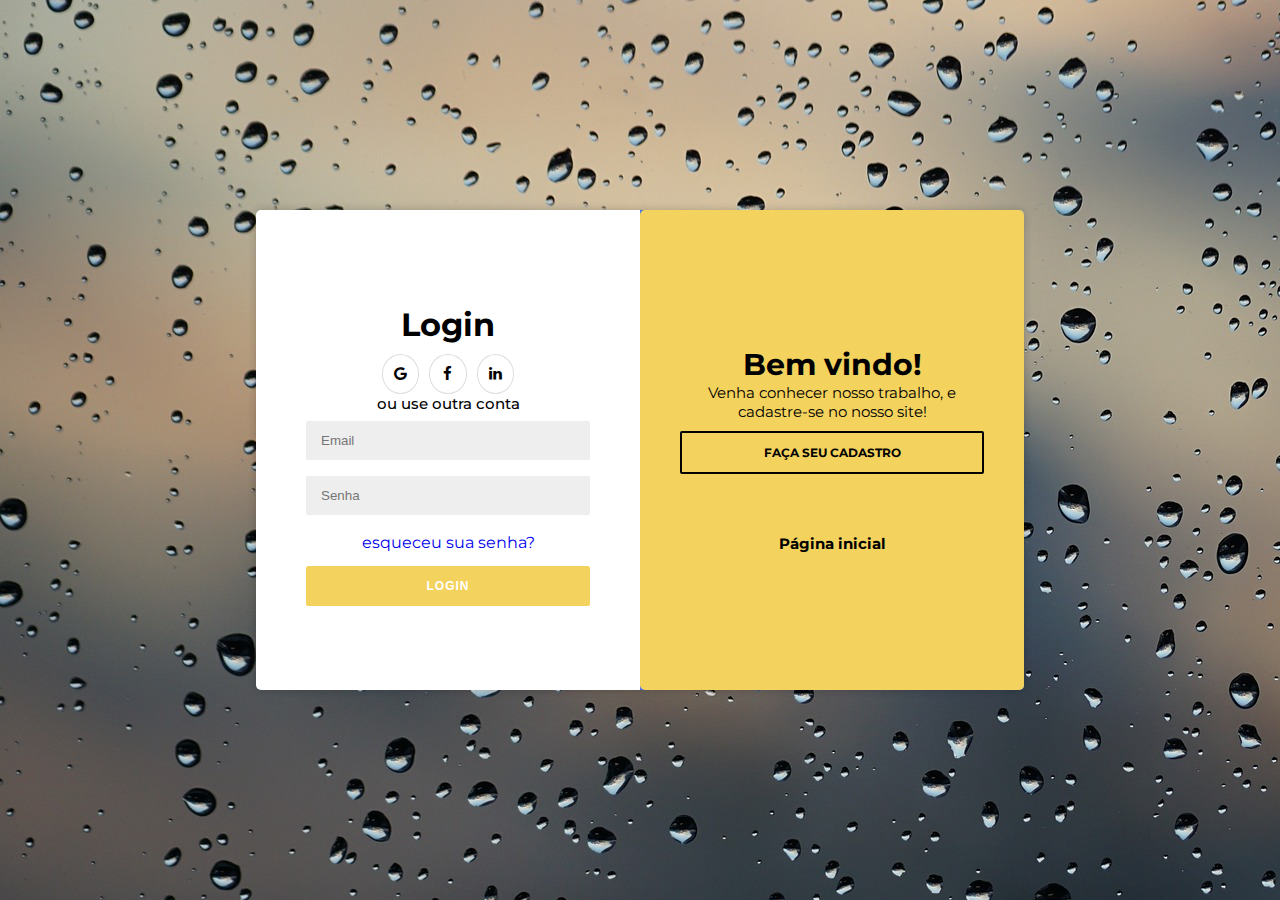
==== WeatherAppPast/cadastro.html @ 26944203 "first commit" ====
<!DOCTYPE html>
<html lang="en">

<head>
	<title>Cadastro/Login WeatherApp</title>
	<meta charset="utf-8">
	<meta name="viewport" content="width=device-width, initial-scale=1, shrink-to-fit=no">

	<link href="https://fonts.googleapis.com/css?family=Poppins:300,400,500,600,700" rel="stylesheet">
	<link href="https://fonts.googleapis.com/css?family=Josefin+Sans" rel="stylesheet">
	<link href="https://fonts.googleapis.com/css?family=Nothing+You+Could+Do" rel="stylesheet">

	<link rel="stylesheet" href="css/open-iconic-bootstrap.min.css">
	<link rel="stylesheet" href="css/animate.css">

	<link rel="stylesheet" href="css/owl.carousel.min.css">
	<link rel="stylesheet" href="css/owl.theme.default.min.css">
	<link rel="stylesheet" href="css/magnific-popup.css">

	<link rel="stylesheet" href="css/aos.css">

	<link rel="stylesheet" href="css/ionicons.min.css">

	<link rel="stylesheet" href="css/bootstrap-datepicker.css">
	<link rel="stylesheet" href="css/jquery.timepicker.css">


	<link rel="stylesheet" href="css/flaticon.css">
	<link rel="stylesheet" href="css/icomoon.css">
	<link rel="stylesheet" href="css/cadastro.css">
	<link rel="shortcut icon" href="./images/carroseuimage.webp" type="image/x-icon">
</head>

<body>
	<input type="checkbox" id="click">
    <div class="main-container">
        <div class="form-container">   
            <div class="sign-in">
                <form action="#">
                    <h1>Login</h1>
                    <div class="social-container">
                        <a href="#"><span class="icon-google"></span></a></li>
                        <a href="#"><span class="icon-facebook"></span></a></li>
                        <a href="#"><span class="icon-linkedin"></span></a></li>
                    </div>
                    <span>ou use outra conta</span>
                    <input type="email" placeholder="Email" />
                    <input type="password" placeholder="Senha" />
                    <a href="#" class="fogot-pass">esqueceu sua senha?</a>
                    <button>Login</button>
                </form>
            </div>

            <div class="sign-up">
                <form action="#">
                    <h1>Cadastro</h1>
                    <div class="social-container">
                        <a href="index.html"><span class="icon-google"></span></a></li>
                        <a href="index.html"><span class="icon-facebook"></span></a></li>
                        <a href="index.html"><span class="icon-linkedin"></span></a></li>
                    </div>
                    <span>ou use um email já registrado</span>
                    <input type="text" placeholder="Nome" />
                    <input type="email" placeholder="Email" />
                    <input type="password" placeholder="Senha" />
                    <button>Cadastre-se</button>
                </form>
            </div>
        </div>
        
        <div class="slide-container">
            <div class="slide-panel">
                <div class="slide-left">
                    <h1>Bem vindo!</h1>
                    <p>Venha conhecer nosso trabalho, e cadastre-se no nosso site!</p>
                    <label for="click" class="slide">Faça seu cadastro</label>
                    <a href="../UpMark/index.html" class="botaocad">Página inicial</a>
                </div>
                <div class="slide-right">
                    <h1>Faça o login!</h1>
                    <p>Entre na sua conta e venha fazer parte da WeatherApp!</p>
                    <label for="click" class="slide">Faça seu login</label>
                    <a href="../UpMark/index.html" class="botaocad">Página inicial</a>
                </div>
            </div>
        </div>

    </div>
    
</body>
---- WeatherAppPast/css/flaticon.css ----
/*
  	Flaticon icon font: Flaticon
  	Creation date: 10/09/2018 08:41
  	*/
@font-face {
  font-family: "Flaticon";
  src: url("../fonts/flaticon/font/Flaticon.eot");
  src: url("../fonts/flaticon/font/Flaticon.eot?#iefix") format("embedded-opentype"),
       url("../fonts/flaticon/font/Flaticon.woff") format("woff"),
       url("../fonts/flaticon/font/Flaticon.ttf") format("truetype"),
       url("../fonts/flaticon/font/Flaticon.svg#Flaticon") format("svg");
  font-weight: normal;
  font-style: normal;
}

@media screen and (-webkit-min-device-pixel-ratio:0) {
  @font-face {
    font-family: "Flaticon";
    src: url("../fonts/flaticon/font/Flaticon.svg#Flaticon") format("svg");
  }
}

[class^="flaticon-"]:before, [class*=" flaticon-"]:before,
[class^="flaticon-"]:after, [class*=" flaticon-"]:after {   
  font-family: Flaticon;
  font-style: normal;
  font-weight: normal;
  font-variant: normal;
  text-transform: none;
  line-height: 1;

  /* Better Font Rendering =========== */
  -webkit-font-smoothing: antialiased;
  -moz-osx-font-smoothing: grayscale;
}

.flaticon-pizza-1:before { content: "\f100"; }
.flaticon-pizza:before { content: "\f101"; }
.flaticon-bicycle:before { content: "\f102"; }
.flaticon-diet:before { content: "\f103"; }
.flaticon-medal:before { content: "\f104"; }
.flaticon-laugh:before { content: "\f105"; }
.flaticon-chef:before { content: "\f106"; }
---- WeatherAppPast/css/icomoon.css ----
@font-face {
  font-family: 'icomoon';
  src:  url('../fonts/icomoon/icomoon.eot?6tt51o');
  src:  url('../fonts/icomoon/icomoon.eot?6tt51o#iefix') format('embedded-opentype'),
    url('../fonts/icomoon/icomoon.ttf?6tt51o') format('truetype'),
    url('../fonts/icomoon/icomoon.woff?6tt51o') format('woff'),
    url('../fonts/icomoon/icomoon.svg?6tt51o#icomoon') format('svg');
  font-weight: normal;
  font-style: normal;
}

[class^="icon-"], [class*=" icon-"] {
  /* use !important to prevent issues with browser extensions that change fonts */
  font-family: 'icomoon' !important;
  speak: none;
  font-style: normal;
  font-weight: normal;
  font-variant: normal;
  text-transform: none;
  line-height: 1;

  /* Better Font Rendering =========== */
  -webkit-font-smoothing: antialiased;
  -moz-osx-font-smoothing: grayscale;
}

.icon-asterisk:before {
  content: "\f069";
}
.icon-plus:before {
  content: "\f067";
}
.icon-question:before {
  content: "\f128";
}
.icon-minus:before {
  content: "\f068";
}
.icon-glass:before {
  content: "\f000";
}
.icon-music:before {
  content: "\f001";
}
.icon-search:before {
  content: "\f002";
}
.icon-envelope-o:before {
  content: "\f003";
}
.icon-heart:before {
  content: "\f004";
}
.icon-star:before {
  content: "\f005";
}
.icon-star-o:before {
  content: "\f006";
}
.icon-user:before {
  content: "\f007";
}
.icon-film:before {
  content: "\f008";
}
.icon-th-large:before {
  content: "\f009";
}
.icon-th:before {
  content: "\f00a";
}
.icon-th-list:before {
  content: "\f00b";
}
.icon-check:before {
  content: "\f00c";
}
.icon-close:before {
  content: "\f00d";
}
.icon-remove:before {
  content: "\f00d";
}
.icon-times:before {
  content: "\f00d";
}
.icon-search-plus:before {
  content: "\f00e";
}
.icon-search-minus:before {
  content: "\f010";
}
.icon-power-off:before {
  content: "\f011";
}
.icon-signal:before {
  content: "\f012";
}
.icon-cog:before {
  content: "\f013";
}
.icon-gear:before {
  content: "\f013";
}
.icon-trash-o:before {
  content: "\f014";
}
.icon-home:before {
  content: "\f015";
}
.icon-file-o:before {
  content: "\f016";
}
.icon-clock-o:before {
  content: "\f017";
}
.icon-road:before {
  content: "\f018";
}
.icon-download:before {
  content: "\f019";
}
.icon-arrow-circle-o-down:before {
  content: "\f01a";
}
.icon-arrow-circle-o-up:before {
  content: "\f01b";
}
.icon-inbox:before {
  content: "\f01c";
}
.icon-play-circle-o:before {
  content: "\f01d";
}
.icon-repeat:before {
  content: "\f01e";
}
.icon-rotate-right:before {
  content: "\f01e";
}
.icon-refresh:before {
  content: "\f021";
}
.icon-list-alt:before {
  content: "\f022";
}
.icon-lock:before {
  content: "\f023";
}
.icon-flag:before {
  content: "\f024";
}
.icon-headphones:before {
  content: "\f025";
}
.icon-volume-off:before {
  content: "\f026";
}
.icon-volume-down:before {
  content: "\f027";
}
.icon-volume-up:before {
  content: "\f028";
}
.icon-qrcode:before {
  content: "\f029";
}
.icon-barcode:before {
  content: "\f02a";
}
.icon-tag:before {
  content: "\f02b";
}
.icon-tags:before {
  content: "\f02c";
}
.icon-book:before {
  content: "\f02d";
}
.icon-bookmark:before {
  content: "\f02e";
}
.icon-print:before {
  content: "\f02f";
}
.icon-camera:before {
  content: "\f030";
}
.icon-font:before {
  content: "\f031";
}
.icon-bold:before {
  content: "\f032";
}
.icon-italic:before {
  content: "\f033";
}
.icon-text-height:before {
  content: "\f034";
}
.icon-text-width:before {
  content: "\f035";
}
.icon-align-left:before {
  content: "\f036";
}
.icon-align-center:before {
  content: "\f037";
}
.icon-align-right:before {
  content: "\f038";
}
.icon-align-justify:before {
  content: "\f039";
}
.icon-list:before {
  content: "\f03a";
}
.icon-dedent:before {
  content: "\f03b";
}
.icon-outdent:before {
  content: "\f03b";
}
.icon-indent:before {
  content: "\f03c";
}
.icon-video-camera:before {
  content: "\f03d";
}
.icon-image:before {
  content: "\f03e";
}
.icon-photo:before {
  content: "\f03e";
}
.icon-picture-o:before {
  content: "\f03e";
}
.icon-pencil:before {
  content: "\f040";
}
.icon-map-marker:before {
  content: "\f041";
}
.icon-adjust:before {
  content: "\f042";
}
.icon-tint:before {
  content: "\f043";
}
.icon-edit:before {
  content: "\f044";
}
.icon-pencil-square-o:before {
  content: "\f044";
}
.icon-share-square-o:before {
  content: "\f045";
}
.icon-check-square-o:before {
  content: "\f046";
}
.icon-arrows:before {
  content: "\f047";
}
.icon-step-backward:before {
  content: "\f048";
}
.icon-fast-backward:before {
  content: "\f049";
}
.icon-backward:before {
  content: "\f04a";
}
.icon-play:before {
  content: "\f04b";
}
.icon-pause:before {
  content: "\f04c";
}
.icon-stop:before {
  content: "\f04d";
}
.icon-forward:before {
  content: "\f04e";
}
.icon-fast-forward:before {
  content: "\f050";
}
.icon-step-forward:before {
  content: "\f051";
}
.icon-eject:before {
  content: "\f052";
}
.icon-chevron-left:before {
  content: "\f053";
}
.icon-chevron-right:before {
  content: "\f054";
}
.icon-plus-circle:before {
  content: "\f055";
}
.icon-minus-circle:before {
  content: "\f056";
}
.icon-times-circle:before {
  content: "\f057";
}
.icon-check-circle:before {
  content: "\f058";
}
.icon-question-circle:before {
  content: "\f059";
}
.icon-info-circle:before {
  content: "\f05a";
}
.icon-crosshairs:before {
  content: "\f05b";
}
.icon-times-circle-o:before {
  content: "\f05c";
}
.icon-check-circle-o:before {
  content: "\f05d";
}
.icon-ban:before {
  content: "\f05e";
}
.icon-arrow-left:before {
  content: "\f060";
}
.icon-arrow-right:before {
  content: "\f061";
}
.icon-arrow-up:before {
  content: "\f062";
}
.icon-arrow-down:before {
  content: "\f063";
}
.icon-mail-forward:before {
  content: "\f064";
}
.icon-share:before {
  content: "\f064";
}
.icon-expand:before {
  content: "\f065";
}
.icon-compress:before {
  content: "\f066";
}
.icon-exclamation-circle:before {
  content: "\f06a";
}
.icon-gift:before {
  content: "\f06b";
}
.icon-leaf:before {
  content: "\f06c";
}
.icon-fire:before {
  content: "\f06d";
}
.icon-eye:before {
  content: "\f06e";
}
.icon-eye-slash:before {
  content: "\f070";
}
.icon-exclamation-triangle:before {
  content: "\f071";
}
.icon-warning:before {
  content: "\f071";
}
.icon-plane:before {
  content: "\f072";
}
.icon-calendar:before {
  content: "\f073";
}
.icon-random:before {
  content: "\f074";
}
.icon-comment:before {
  content: "\f075";
}
.icon-magnet:before {
  content: "\f076";
}
.icon-chevron-up:before {
  content: "\f077";
}
.icon-chevron-down:before {
  content: "\f078";
}
.icon-retweet:before {
  content: "\f079";
}
.icon-shopping-cart:before {
  content: "\f07a";
}
.icon-folder:before {
  content: "\f07b";
}
.icon-folder-open:before {
  content: "\f07c";
}
.icon-arrows-v:before {
  content: "\f07d";
}
.icon-arrows-h:before {
  content: "\f07e";
}
.icon-bar-chart:before {
  content: "\f080";
}
.icon-bar-chart-o:before {
  content: "\f080";
}
.icon-twitter-square:before {
  content: "\f081";
}
.icon-facebook-square:before {
  content: "\f082";
}
.icon-camera-retro:before {
  content: "\f083";
}
.icon-key:before {
  content: "\f084";
}
.icon-cogs:before {
  content: "\f085";
}
.icon-gears:before {
  content: "\f085";
}
.icon-comments:before {
  content: "\f086";
}
.icon-thumbs-o-up:before {
  content: "\f087";
}
.icon-thumbs-o-down:before {
  content: "\f088";
}
.icon-star-half:before {
  content: "\f089";
}
.icon-heart-o:before {
  content: "\f08a";
}
.icon-sign-out:before {
  content: "\f08b";
}
.icon-linkedin-square:before {
  content: "\f08c";
}
.icon-thumb-tack:before {
  content: "\f08d";
}
.icon-external-link:before {
  content: "\f08e";
}
.icon-sign-in:before {
  content: "\f090";
}
.icon-trophy:before {
  content: "\f091";
}
.icon-github-square:before {
  content: "\f092";
}
.icon-upload:before {
  content: "\f093";
}
.icon-lemon-o:before {
  content: "\f094";
}
.icon-phone:before {
  content: "\f095";
}
.icon-square-o:before {
  content: "\f096";
}
.icon-bookmark-o:before {
  content: "\f097";
}
.icon-phone-square:before {
  content: "\f098";
}
.icon-twitter:before {
  content: "\f099";
}
.icon-facebook:before {
  content: "\f09a";
}
.icon-facebook-f:before {
  content: "\f09a";
}
.icon-github:before {
  content: "\f09b";
}
.icon-unlock:before {
  content: "\f09c";
}
.icon-credit-card:before {
  content: "\f09d";
}
.icon-feed:before {
  content: "\f09e";
}
.icon-rss:before {
  content: "\f09e";
}
.icon-hdd-o:before {
  content: "\f0a0";
}
.icon-bullhorn:before {
  content: "\f0a1";
}
.icon-bell-o:before {
  content: "\f0a2";
}
.icon-certificate:before {
  content: "\f0a3";
}
.icon-hand-o-right:before {
  content: "\f0a4";
}
.icon-hand-o-left:before {
  content: "\f0a5";
}
.icon-hand-o-up:before {
  content: "\f0a6";
}
.icon-hand-o-down:before {
  content: "\f0a7";
}
.icon-arrow-circle-left:before {
  content: "\f0a8";
}
.icon-arrow-circle-right:before {
  content: "\f0a9";
}
.icon-arrow-circle-up:before {
  content: "\f0aa";
}
.icon-arrow-circle-down:before {
  content: "\f0ab";
}
.icon-globe:before {
  content: "\f0ac";
}
.icon-wrench:before {
  content: "\f0ad";
}
.icon-tasks:before {
  content: "\f0ae";
}
.icon-filter:before {
  content: "\f0b0";
}
.icon-briefcase:before {
  content: "\f0b1";
}
.icon-arrows-alt:before {
  content: "\f0b2";
}
.icon-group:before {
  content: "\f0c0";
}
.icon-users:before {
  content: "\f0c0";
}
.icon-chain:before {
  content: "\f0c1";
}
.icon-link:before {
  content: "\f0c1";
}
.icon-cloud:before {
  content: "\f0c2";
}
.icon-flask:before {
  content: "\f0c3";
}
.icon-cut:before {
  content: "\f0c4";
}
.icon-scissors:before {
  content: "\f0c4";
}
.icon-copy:before {
  content: "\f0c5";
}
.icon-files-o:before {
  content: "\f0c5";
}
.icon-paperclip:before {
  content: "\f0c6";
}
.icon-floppy-o:before {
  content: "\f0c7";
}
.icon-save:before {
  content: "\f0c7";
}
.icon-square:before {
  content: "\f0c8";
}
.icon-bars:before {
  content: "\f0c9";
}
.icon-navicon:before {
  content: "\f0c9";
}
.icon-reorder:before {
  content: "\f0c9";
}
.icon-list-ul:before {
  content: "\f0ca";
}
.icon-list-ol:before {
  content: "\f0cb";
}
.icon-strikethrough:before {
  content: "\f0cc";
}
.icon-underline:before {
  content: "\f0cd";
}
.icon-table:before {
  content: "\f0ce";
}
.icon-magic:before {
  content: "\f0d0";
}
.icon-truck:before {
  content: "\f0d1";
}
.icon-pinterest:before {
  content: "\f0d2";
}
.icon-pinterest-square:before {
  content: "\f0d3";
}
.icon-google-plus-square:before {
  content: "\f0d4";
}
.icon-google-plus:before {
  content: "\f0d5";
}
.icon-money:before {
  content: "\f0d6";
}
.icon-caret-down:before {
  content: "\f0d7";
}
.icon-caret-up:before {
  content: "\f0d8";
}
.icon-caret-left:before {
  content: "\f0d9";
}
.icon-caret-right:before {
  content: "\f0da";
}
.icon-columns:before {
  content: "\f0db";
}
.icon-sort:before {
  content: "\f0dc";
}
.icon-unsorted:before {
  content: "\f0dc";
}
.icon-sort-desc:before {
  content: "\f0dd";
}
.icon-sort-down:before {
  content: "\f0dd";
}
.icon-sort-asc:before {
  content: "\f0de";
}
.icon-sort-up:before {
  content: "\f0de";
}
.icon-envelope:before {
  content: "\f0e0";
}
.icon-linkedin:before {
  content: "\f0e1";
}
.icon-rotate-left:before {
  content: "\f0e2";
}
.icon-undo:before {
  content: "\f0e2";
}
.icon-gavel:before {
  content: "\f0e3";
}
.icon-legal:before {
  content: "\f0e3";
}
.icon-dashboard:before {
  content: "\f0e4";
}
.icon-tachometer:before {
  content: "\f0e4";
}
.icon-comment-o:before {
  content: "\f0e5";
}
.icon-comments-o:before {
  content: "\f0e6";
}
.icon-bolt:before {
  content: "\f0e7";
}
.icon-flash:before {
  content: "\f0e7";
}
.icon-sitemap:before {
  content: "\f0e8";
}
.icon-umbrella:before {
  content: "\f0e9";
}
.icon-clipboard:before {
  content: "\f0ea";
}
.icon-paste:before {
  content: "\f0ea";
}
.icon-lightbulb-o:before {
  content: "\f0eb";
}
.icon-exchange:before {
  content: "\f0ec";
}
.icon-cloud-download:before {
  content: "\f0ed";
}
.icon-cloud-upload:before {
  content: "\f0ee";
}
.icon-user-md:before {
  content: "\f0f0";
}
.icon-stethoscope:before {
  content: "\f0f1";
}
.icon-suitcase:before {
  content: "\f0f2";
}
.icon-bell:before {
  content: "\f0f3";
}
.icon-coffee:before {
  content: "\f0f4";
}
.icon-cutlery:before {
  content: "\f0f5";
}
.icon-file-text-o:before {
  content: "\f0f6";
}
.icon-building-o:before {
  content: "\f0f7";
}
.icon-hospital-o:before {
  content: "\f0f8";
}
.icon-ambulance:before {
  content: "\f0f9";
}
.icon-medkit:before {
  content: "\f0fa";
}
.icon-fighter-jet:before {
  content: "\f0fb";
}
.icon-beer:before {
  content: "\f0fc";
}
.icon-h-square:before {
  content: "\f0fd";
}
.icon-plus-square:before {
  content: "\f0fe";
}
.icon-angle-double-left:before {
  content: "\f100";
}
.icon-angle-double-right:before {
  content: "\f101";
}
.icon-angle-double-up:before {
  content: "\f102";
}
.icon-angle-double-down:before {
  content: "\f103";
}
.icon-angle-left:before {
  content: "\f104";
}
.icon-angle-right:before {
  content: "\f105";
}
.icon-angle-up:before {
  content: "\f106";
}
.icon-angle-down:before {
  content: "\f107";
}
.icon-desktop:before {
  content: "\f108";
}
.icon-laptop:before {
  content: "\f109";
}
.icon-tablet:before {
  content: "\f10a";
}
.icon-mobile:before {
  content: "\f10b";
}
.icon-mobile-phone:before {
  content: "\f10b";
}
.icon-circle-o:before {
  content: "\f10c";
}
.icon-quote-left:before {
  content: "\f10d";
}
.icon-quote-right:before {
  content: "\f10e";
}
.icon-spinner:before {
  content: "\f110";
}
.icon-circle:before {
  content: "\f111";
}
.icon-mail-reply:before {
  content: "\f112";
}
.icon-reply:before {
  content: "\f112";
}
.icon-github-alt:before {
  content: "\f113";
}
.icon-folder-o:before {
  content: "\f114";
}
.icon-folder-open-o:before {
  content: "\f115";
}
.icon-smile-o:before {
  content: "\f118";
}
.icon-frown-o:before {
  content: "\f119";
}
.icon-meh-o:before {
  content: "\f11a";
}
.icon-gamepad:before {
  content: "\f11b";
}
.icon-keyboard-o:before {
  content: "\f11c";
}
.icon-flag-o:before {
  content: "\f11d";
}
.icon-flag-checkered:before {
  content: "\f11e";
}
.icon-terminal:before {
  content: "\f120";
}
.icon-code:before {
  content: "\f121";
}
.icon-mail-reply-all:before {
  content: "\f122";
}
.icon-reply-all:before {
  content: "\f122";
}
.icon-star-half-empty:before {
  content: "\f123";
}
.icon-star-half-full:before {
  content: "\f123";
}
.icon-star-half-o:before {
  content: "\f123";
}
.icon-location-arrow:before {
  content: "\f124";
}
.icon-crop:before {
  content: "\f125";
}
.icon-code-fork:before {
  content: "\f126";
}
.icon-chain-broken:before {
  content: "\f127";
}
.icon-unlink:before {
  content: "\f127";
}
.icon-info:before {
  content: "\f129";
}
.icon-exclamation:before {
  content: "\f12a";
}
.icon-superscript:before {
  content: "\f12b";
}
.icon-subscript:before {
  content: "\f12c";
}
.icon-eraser:before {
  content: "\f12d";
}
.icon-puzzle-piece:before {
  content: "\f12e";
}
.icon-microphone:before {
  content: "\f130";
}
.icon-microphone-slash:before {
  content: "\f131";
}
.icon-shield:before {
  content: "\f132";
}
.icon-calendar-o:before {
  content: "\f133";
}
.icon-fire-extinguisher:before {
  content: "\f134";
}
.icon-rocket:before {
  content: "\f135";
}
.icon-maxcdn:before {
  content: "\f136";
}
.icon-chevron-circle-left:before {
  content: "\f137";
}
.icon-chevron-circle-right:before {
  content: "\f138";
}
.icon-chevron-circle-up:before {
  content: "\f139";
}
.icon-chevron-circle-down:before {
  content: "\f13a";
}
.icon-html5:before {
  content: "\f13b";
}
.icon-css3:before {
  content: "\f13c";
}
.icon-anchor:before {
  content: "\f13d";
}
.icon-unlock-alt:before {
  content: "\f13e";
}
.icon-bullseye:before {
  content: "\f140";
}
.icon-ellipsis-h:before {
  content: "\f141";
}
.icon-ellipsis-v:before {
  content: "\f142";
}
.icon-rss-square:before {
  content: "\f143";
}
.icon-play-circle:before {
  content: "\f144";
}
.icon-ticket:before {
  content: "\f145";
}
.icon-minus-square:before {
  content: "\f146";
}
.icon-minus-square-o:before {
  content: "\f147";
}
.icon-level-up:before {
  content: "\f148";
}
.icon-level-down:before {
  content: "\f149";
}
.icon-check-square:before {
  content: "\f14a";
}
.icon-pencil-square:before {
  content: "\f14b";
}
.icon-external-link-square:before {
  content: "\f14c";
}
.icon-share-square:before {
  content: "\f14d";
}
.icon-compass:before {
  content: "\f14e";
}
.icon-caret-square-o-down:before {
  content: "\f150";
}
.icon-toggle-down:before {
  content: "\f150";
}
.icon-caret-square-o-up:before {
  content: "\f151";
}
.icon-toggle-up:before {
  content: "\f151";
}
.icon-caret-square-o-right:before {
  content: "\f152";
}
.icon-toggle-right:before {
  content: "\f152";
}
.icon-eur:before {
  content: "\f153";
}
.icon-euro:before {
  content: "\f153";
}
.icon-gbp:before {
  content: "\f154";
}
.icon-dollar:before {
  content: "\f155";
}
.icon-usd:before {
  content: "\f155";
}
.icon-inr:before {
  content: "\f156";
}
.icon-rupee:before {
  content: "\f156";
}
.icon-cny:before {
  content: "\f157";
}
.icon-jpy:before {
  content: "\f157";
}
.icon-rmb:before {
  content: "\f157";
}
.icon-yen:before {
  content: "\f157";
}
.icon-rouble:before {
  content: "\f158";
}
.icon-rub:before {
  content: "\f158";
}
.icon-ruble:before {
  content: "\f158";
}
.icon-krw:before {
  content: "\f159";
}
.icon-won:before {
  content: "\f159";
}
.icon-bitcoin:before {
  content: "\f15a";
}
.icon-btc:before {
  content: "\f15a";
}
.icon-file:before {
  content: "\f15b";
}
.icon-file-text:before {
  content: "\f15c";
}
.icon-sort-alpha-asc:before {
  content: "\f15d";
}
.icon-sort-alpha-desc:before {
  content: "\f15e";
}
.icon-sort-amount-asc:before {
  content: "\f160";
}
.icon-sort-amount-desc:before {
  content: "\f161";
}
.icon-sort-numeric-asc:before {
  content: "\f162";
}
.icon-sort-numeric-desc:before {
  content: "\f163";
}
.icon-thumbs-up:before {
  content: "\f164";
}
.icon-thumbs-down:before {
  content: "\f165";
}
.icon-youtube-square:before {
  content: "\f166";
}
.icon-youtube:before {
  content: "\f167";
}
.icon-xing:before {
  content: "\f168";
}
.icon-xing-square:before {
  content: "\f169";
}
.icon-youtube-play:before {
  content: "\f16a";
}
.icon-dropbox:before {
  content: "\f16b";
}
.icon-stack-overflow:before {
  content: "\f16c";
}
.icon-instagram:before {
  content: "\f16d";
}
.icon-flickr:before {
  content: "\f16e";
}
.icon-adn:before {
  content: "\f170";
}
.icon-bitbucket:before {
  content: "\f171";
}
.icon-bitbucket-square:before {
  content: "\f172";
}
.icon-tumblr:before {
  content: "\f173";
}
.icon-tumblr-square:before {
  content: "\f174";
}
.icon-long-arrow-down:before {
  content: "\f175";
}
.icon-long-arrow-up:before {
  content: "\f176";
}
.icon-long-arrow-left:before {
  content: "\f177";
}
.icon-long-arrow-right:before {
  content: "\f178";
}
.icon-apple:before {
  content: "\f179";
}
.icon-windows:before {
  content: "\f17a";
}
.icon-android:before {
  content: "\f17b";
}
.icon-linux:before {
  content: "\f17c";
}
.icon-dribbble:before {
  content: "\f17d";
}
.icon-skype:before {
  content: "\f17e";
}
.icon-foursquare:before {
  content: "\f180";
}
.icon-trello:before {
  content: "\f181";
}
.icon-female:before {
  content: "\f182";
}
.icon-male:before {
  content: "\f183";
}
.icon-gittip:before {
  content: "\f184";
}
.icon-gratipay:before {
  content: "\f184";
}
.icon-sun-o:before {
  content: "\f185";
}
.icon-moon-o:before {
  content: "\f186";
}
.icon-archive:before {
  content: "\f187";
}
.icon-bug:before {
  content: "\f188";
}
.icon-vk:before {
  content: "\f189";
}
.icon-weibo:before {
  content: "\f18a";
}
.icon-renren:before {
  content: "\f18b";
}
.icon-pagelines:before {
  content: "\f18c";
}
.icon-stack-exchange:before {
  content: "\f18d";
}
.icon-arrow-circle-o-right:before {
  content: "\f18e";
}
.icon-arrow-circle-o-left:before {
  content: "\f190";
}
.icon-caret-square-o-left:before {
  content: "\f191";
}
.icon-toggle-left:before {
  content: "\f191";
}
.icon-dot-circle-o:before {
  content: "\f192";
}
.icon-wheelchair:before {
  content: "\f193";
}
.icon-vimeo-square:before {
  content: "\f194";
}
.icon-try:before {
  content: "\f195";
}
.icon-turkish-lira:before {
  content: "\f195";
}
.icon-plus-square-o:before {
  content: "\f196";
}
.icon-space-shuttle:before {
  content: "\f197";
}
.icon-slack:before {
  content: "\f198";
}
.icon-envelope-square:before {
  content: "\f199";
}
.icon-wordpress:before {
  content: "\f19a";
}
.icon-openid:before {
  content: "\f19b";
}
.icon-bank:before {
  content: "\f19c";
}
.icon-institution:before {
  content: "\f19c";
}
.icon-university:before {
  content: "\f19c";
}
.icon-graduation-cap:before {
  content: "\f19d";
}
.icon-mortar-board:before {
  content: "\f19d";
}
.icon-yahoo:before {
  content: "\f19e";
}
.icon-google:before {
  content: "\f1a0";
}
.icon-reddit:before {
  content: "\f1a1";
}
.icon-reddit-square:before {
  content: "\f1a2";
}
.icon-stumbleupon-circle:before {
  content: "\f1a3";
}
.icon-stumbleupon:before {
  content: "\f1a4";
}
.icon-delicious:before {
  content: "\f1a5";
}
.icon-digg:before {
  content: "\f1a6";
}
.icon-pied-piper-pp:before {
  content: "\f1a7";
}
.icon-pied-piper-alt:before {
  content: "\f1a8";
}
.icon-drupal:before {
  content: "\f1a9";
}
.icon-joomla:before {
  content: "\f1aa";
}
.icon-language:before {
  content: "\f1ab";
}
.icon-fax:before {
  content: "\f1ac";
}
.icon-building:before {
  content: "\f1ad";
}
.icon-child:before {
  content: "\f1ae";
}
.icon-paw:before {
  content: "\f1b0";
}
.icon-spoon:before {
  content: "\f1b1";
}
.icon-cube:before {
  content: "\f1b2";
}
.icon-cubes:before {
  content: "\f1b3";
}
.icon-behance:before {
  content: "\f1b4";
}
.icon-behance-square:before {
  content: "\f1b5";
}
.icon-steam:before {
  content: "\f1b6";
}
.icon-steam-square:before {
  content: "\f1b7";
}
.icon-recycle:before {
  content: "\f1b8";
}
.icon-automobile:before {
  content: "\f1b9";
}
.icon-car:before {
  content: "\f1b9";
}
.icon-cab:before {
  content: "\f1ba";
}
.icon-taxi:before {
  content: "\f1ba";
}
.icon-tree:before {
  content: "\f1bb";
}
.icon-spotify:before {
  content: "\f1bc";
}
.icon-deviantart:before {
  content: "\f1bd";
}
.icon-soundcloud:before {
  content: "\f1be";
}
.icon-database:before {
  content: "\f1c0";
}
.icon-file-pdf-o:before {
  content: "\f1c1";
}
.icon-file-word-o:before {
  content: "\f1c2";
}
.icon-file-excel-o:before {
  content: "\f1c3";
}
.icon-file-powerpoint-o:before {
  content: "\f1c4";
}
.icon-file-image-o:before {
  content: "\f1c5";
}
.icon-file-photo-o:before {
  content: "\f1c5";
}
.icon-file-picture-o:before {
  content: "\f1c5";
}
.icon-file-archive-o:before {
  content: "\f1c6";
}
.icon-file-zip-o:before {
  content: "\f1c6";
}
.icon-file-audio-o:before {
  content: "\f1c7";
}
.icon-file-sound-o:before {
  content: "\f1c7";
}
.icon-file-movie-o:before {
  content: "\f1c8";
}
.icon-file-video-o:before {
  content: "\f1c8";
}
.icon-file-code-o:before {
  content: "\f1c9";
}
.icon-vine:before {
  content: "\f1ca";
}
.icon-codepen:before {
  content: "\f1cb";
}
.icon-jsfiddle:before {
  content: "\f1cc";
}
.icon-life-bouy:before {
  content: "\f1cd";
}
.icon-life-buoy:before {
  content: "\f1cd";
}
.icon-life-ring:before {
  content: "\f1cd";
}
.icon-life-saver:before {
  content: "\f1cd";
}
.icon-support:before {
  content: "\f1cd";
}
.icon-circle-o-notch:before {
  content: "\f1ce";
}
.icon-ra:before {
  content: "\f1d0";
}
.icon-rebel:before {
  content: "\f1d0";
}
.icon-resistance:before {
  content: "\f1d0";
}
.icon-empire:before {
  content: "\f1d1";
}
.icon-ge:before {
  content: "\f1d1";
}
.icon-git-square:before {
  content: "\f1d2";
}
.icon-git:before {
  content: "\f1d3";
}
.icon-hacker-news:before {
  content: "\f1d4";
}
.icon-y-combinator-square:before {
  content: "\f1d4";
}
.icon-yc-square:before {
  content: "\f1d4";
}
.icon-tencent-weibo:before {
  content: "\f1d5";
}
.icon-qq:before {
  content: "\f1d6";
}
.icon-wechat:before {
  content: "\f1d7";
}
.icon-weixin:before {
  content: "\f1d7";
}
.icon-paper-plane:before {
  content: "\f1d8";
}
.icon-send:before {
  content: "\f1d8";
}
.icon-paper-plane-o:before {
  content: "\f1d9";
}
.icon-send-o:before {
  content: "\f1d9";
}
.icon-history:before {
  content: "\f1da";
}
.icon-circle-thin:before {
  content: "\f1db";
}
.icon-header:before {
  content: "\f1dc";
}
.icon-paragraph:before {
  content: "\f1dd";
}
.icon-sliders:before {
  content: "\f1de";
}
.icon-share-alt:before {
  content: "\f1e0";
}
.icon-share-alt-square:before {
  content: "\f1e1";
}
.icon-bomb:before {
  content: "\f1e2";
}
.icon-futbol-o:before {
  content: "\f1e3";
}
.icon-soccer-ball-o:before {
  content: "\f1e3";
}
.icon-tty:before {
  content: "\f1e4";
}
.icon-binoculars:before {
  content: "\f1e5";
}
.icon-plug:before {
  content: "\f1e6";
}
.icon-slideshare:before {
  content: "\f1e7";
}
.icon-twitch:before {
  content: "\f1e8";
}
.icon-yelp:before {
  content: "\f1e9";
}
.icon-newspaper-o:before {
  content: "\f1ea";
}
.icon-wifi:before {
  content: "\f1eb";
}
.icon-calculator:before {
  content: "\f1ec";
}
.icon-paypal:before {
  content: "\f1ed";
}
.icon-google-wallet:before {
  content: "\f1ee";
}
.icon-cc-visa:before {
  content: "\f1f0";
}
.icon-cc-mastercard:before {
  content: "\f1f1";
}
.icon-cc-discover:before {
  content: "\f1f2";
}
.icon-cc-amex:before {
  content: "\f1f3";
}
.icon-cc-paypal:before {
  content: "\f1f4";
}
.icon-cc-stripe:before {
  content: "\f1f5";
}
.icon-bell-slash:before {
  content: "\f1f6";
}
.icon-bell-slash-o:before {
  content: "\f1f7";
}
.icon-trash:before {
  content: "\f1f8";
}
.icon-copyright:before {
  content: "\f1f9";
}
.icon-at:before {
  content: "\f1fa";
}
.icon-eyedropper:before {
  content: "\f1fb";
}
.icon-paint-brush:before {
  content: "\f1fc";
}
.icon-birthday-cake:before {
  content: "\f1fd";
}
.icon-area-chart:before {
  content: "\f1fe";
}
.icon-pie-chart:before {
  content: "\f200";
}
.icon-line-chart:before {
  content: "\f201";
}
.icon-lastfm:before {
  content: "\f202";
}
.icon-lastfm-square:before {
  content: "\f203";
}
.icon-toggle-off:before {
  content: "\f204";
}
.icon-toggle-on:before {
  content: "\f205";
}
.icon-bicycle:before {
  content: "\f206";
}
.icon-bus:before {
  content: "\f207";
}
.icon-ioxhost:before {
  content: "\f208";
}
.icon-angellist:before {
  content: "\f209";
}
.icon-cc:before {
  content: "\f20a";
}
.icon-ils:before {
  content: "\f20b";
}
.icon-shekel:before {
  content: "\f20b";
}
.icon-sheqel:before {
  content: "\f20b";
}
.icon-meanpath:before {
  content: "\f20c";
}
.icon-buysellads:before {
  content: "\f20d";
}
.icon-connectdevelop:before {
  content: "\f20e";
}
.icon-dashcube:before {
  content: "\f210";
}
.icon-forumbee:before {
  content: "\f211";
}
.icon-leanpub:before {
  content: "\f212";
}
.icon-sellsy:before {
  content: "\f213";
}
.icon-shirtsinbulk:before {
  content: "\f214";
}
.icon-simplybuilt:before {
  content: "\f215";
}
.icon-skyatlas:before {
  content: "\f216";
}
.icon-cart-plus:before {
  content: "\f217";
}
.icon-cart-arrow-down:before {
  content: "\f218";
}
.icon-diamond:before {
  content: "\f219";
}
.icon-ship:before {
  content: "\f21a";
}
.icon-user-secret:before {
  content: "\f21b";
}
.icon-motorcycle:before {
  content: "\f21c";
}
.icon-street-view:before {
  content: "\f21d";
}
.icon-heartbeat:before {
  content: "\f21e";
}
.icon-venus:before {
  content: "\f221";
}
.icon-mars:before {
  content: "\f222";
}
.icon-mercury:before {
  content: "\f223";
}
.icon-intersex:before {
  content: "\f224";
}
.icon-transgender:before {
  content: "\f224";
}
.icon-transgender-alt:before {
  content: "\f225";
}
.icon-venus-double:before {
  content: "\f226";
}
.icon-mars-double:before {
  content: "\f227";
}
.icon-venus-mars:before {
  content: "\f228";
}
.icon-mars-stroke:before {
  content: "\f229";
}
.icon-mars-stroke-v:before {
  content: "\f22a";
}
.icon-mars-stroke-h:before {
  content: "\f22b";
}
.icon-neuter:before {
  content: "\f22c";
}
.icon-genderless:before {
  content: "\f22d";
}
.icon-facebook-official:before {
  content: "\f230";
}
.icon-pinterest-p:before {
  content: "\f231";
}
.icon-whatsapp:before {
  content: "\f232";
}
.icon-server:before {
  content: "\f233";
}
.icon-user-plus:before {
  content: "\f234";
}
.icon-user-times:before {
  content: "\f235";
}
.icon-bed:before {
  content: "\f236";
}
.icon-hotel:before {
  content: "\f236";
}
.icon-viacoin:before {
  content: "\f237";
}
.icon-train:before {
  content: "\f238";
}
.icon-subway:before {
  content: "\f239";
}
.icon-medium:before {
  content: "\f23a";
}
.icon-y-combinator:before {
  content: "\f23b";
}
.icon-yc:before {
  content: "\f23b";
}
.icon-optin-monster:before {
  content: "\f23c";
}
.icon-opencart:before {
  content: "\f23d";
}
.icon-expeditedssl:before {
  content: "\f23e";
}
.icon-battery:before {
  content: "\f240";
}
.icon-battery-4:before {
  content: "\f240";
}
.icon-battery-full:before {
  content: "\f240";
}
.icon-battery-3:before {
  content: "\f241";
}
.icon-battery-three-quarters:before {
  content: "\f241";
}
.icon-battery-2:before {
  content: "\f242";
}
.icon-battery-half:before {
  content: "\f242";
}
.icon-battery-1:before {
  content: "\f243";
}
.icon-battery-quarter:before {
  content: "\f243";
}
.icon-battery-0:before {
  content: "\f244";
}
.icon-battery-empty:before {
  content: "\f244";
}
.icon-mouse-pointer:before {
  content: "\f245";
}
.icon-i-cursor:before {
  content: "\f246";
}
.icon-object-group:before {
  content: "\f247";
}
.icon-object-ungroup:before {
  content: "\f248";
}
.icon-sticky-note:before {
  content: "\f249";
}
.icon-sticky-note-o:before {
  content: "\f24a";
}
.icon-cc-jcb:before {
  content: "\f24b";
}
.icon-cc-diners-club:before {
  content: "\f24c";
}
.icon-clone:before {
  content: "\f24d";
}
.icon-balance-scale:before {
  content: "\f24e";
}
.icon-hourglass-o:before {
  content: "\f250";
}
.icon-hourglass-1:before {
  content: "\f251";
}
.icon-hourglass-start:before {
  content: "\f251";
}
.icon-hourglass-2:before {
  content: "\f252";
}
.icon-hourglass-half:before {
  content: "\f252";
}
.icon-hourglass-3:before {
  content: "\f253";
}
.icon-hourglass-end:before {
  content: "\f253";
}
.icon-hourglass:before {
  content: "\f254";
}
.icon-hand-grab-o:before {
  content: "\f255";
}
.icon-hand-rock-o:before {
  content: "\f255";
}
.icon-hand-paper-o:before {
  content: "\f256";
}
.icon-hand-stop-o:before {
  content: "\f256";
}
.icon-hand-scissors-o:before {
  content: "\f257";
}
.icon-hand-lizard-o:before {
  content: "\f258";
}
.icon-hand-spock-o:before {
  content: "\f259";
}
.icon-hand-pointer-o:before {
  content: "\f25a";
}
.icon-hand-peace-o:before {
  content: "\f25b";
}
.icon-trademark:before {
  content: "\f25c";
}
.icon-registered:before {
  content: "\f25d";
}
.icon-creative-commons:before {
  content: "\f25e";
}
.icon-gg:before {
  content: "\f260";
}
.icon-gg-circle:before {
  content: "\f261";
}
.icon-tripadvisor:before {
  content: "\f262";
}
.icon-odnoklassniki:before {
  content: "\f263";
}
.icon-odnoklassniki-square:before {
  content: "\f264";
}
.icon-get-pocket:before {
  content: "\f265";
}
.icon-wikipedia-w:before {
  content: "\f266";
}
.icon-safari:before {
  content: "\f267";
}
.icon-chrome:before {
  content: "\f268";
}
.icon-firefox:before {
  content: "\f269";
}
.icon-opera:before {
  content: "\f26a";
}
.icon-internet-explorer:before {
  content: "\f26b";
}
.icon-television:before {
  content: "\f26c";
}
.icon-tv:before {
  content: "\f26c";
}
.icon-contao:before {
  content: "\f26d";
}
.icon-500px:before {
  content: "\f26e";
}
.icon-amazon:before {
  content: "\f270";
}
.icon-calendar-plus-o:before {
  content: "\f271";
}
.icon-calendar-minus-o:before {
  content: "\f272";
}
.icon-calendar-times-o:before {
  content: "\f273";
}
.icon-calendar-check-o:before {
  content: "\f274";
}
.icon-industry:before {
  content: "\f275";
}
.icon-map-pin:before {
  content: "\f276";
}
.icon-map-signs:before {
  content: "\f277";
}
.icon-map-o:before {
  content: "\f278";
}
.icon-map:before {
  content: "\f279";
}
.icon-commenting:before {
  content: "\f27a";
}
.icon-commenting-o:before {
  content: "\f27b";
}
.icon-houzz:before {
  content: "\f27c";
}
.icon-vimeo:before {
  content: "\f27d";
}
.icon-black-tie:before {
  content: "\f27e";
}
.icon-fonticons:before {
  content: "\f280";
}
.icon-reddit-alien:before {
  content: "\f281";
}
.icon-edge:before {
  content: "\f282";
}
.icon-credit-card-alt:before {
  content: "\f283";
}
.icon-codiepie:before {
  content: "\f284";
}
.icon-modx:before {
  content: "\f285";
}
.icon-fort-awesome:before {
  content: "\f286";
}
.icon-usb:before {
  content: "\f287";
}
.icon-product-hunt:before {
  content: "\f288";
}
.icon-mixcloud:before {
  content: "\f289";
}
.icon-scribd:before {
  content: "\f28a";
}
.icon-pause-circle:before {
  content: "\f28b";
}
.icon-pause-circle-o:before {
  content: "\f28c";
}
.icon-stop-circle:before {
  content: "\f28d";
}
.icon-stop-circle-o:before {
  content: "\f28e";
}
.icon-shopping-bag:before {
  content: "\f290";
}
.icon-shopping-basket:before {
  content: "\f291";
}
.icon-hashtag:before {
  content: "\f292";
}
.icon-bluetooth:before {
  content: "\f293";
}
.icon-bluetooth-b:before {
  content: "\f294";
}
.icon-percent:before {
  content: "\f295";
}
.icon-gitlab:before {
  content: "\f296";
}
.icon-wpbeginner:before {
  content: "\f297";
}
.icon-wpforms:before {
  content: "\f298";
}
.icon-envira:before {
  content: "\f299";
}
.icon-universal-access:before {
  content: "\f29a";
}
.icon-wheelchair-alt:before {
  content: "\f29b";
}
.icon-question-circle-o:before {
  content: "\f29c";
}
.icon-blind:before {
  content: "\f29d";
}
.icon-audio-description:before {
  content: "\f29e";
}
.icon-volume-control-phone:before {
  content: "\f2a0";
}
.icon-braille:before {
  content: "\f2a1";
}
.icon-assistive-listening-systems:before {
  content: "\f2a2";
}
.icon-american-sign-language-interpreting:before {
  content: "\f2a3";
}
.icon-asl-interpreting:before {
  content: "\f2a3";
}
.icon-deaf:before {
  content: "\f2a4";
}
.icon-deafness:before {
  content: "\f2a4";
}
.icon-hard-of-hearing:before {
  content: "\f2a4";
}
.icon-glide:before {
  content: "\f2a5";
}
.icon-glide-g:before {
  content: "\f2a6";
}
.icon-sign-language:before {
  content: "\f2a7";
}
.icon-signing:before {
  content: "\f2a7";
}
.icon-low-vision:before {
  content: "\f2a8";
}
.icon-viadeo:before {
  content: "\f2a9";
}
.icon-viadeo-square:before {
  content: "\f2aa";
}
.icon-snapchat:before {
  content: "\f2ab";
}
.icon-snapchat-ghost:before {
  content: "\f2ac";
}
.icon-snapchat-square:before {
  content: "\f2ad";
}
.icon-pied-piper:before {
  content: "\f2ae";
}
.icon-first-order:before {
  content: "\f2b0";
}
.icon-yoast:before {
  content: "\f2b1";
}
.icon-themeisle:before {
  content: "\f2b2";
}
.icon-google-plus-circle:before {
  content: "\f2b3";
}
.icon-google-plus-official:before {
  content: "\f2b3";
}
.icon-fa:before {
  content: "\f2b4";
}
.icon-font-awesome:before {
  content: "\f2b4";
}
.icon-handshake-o:before {
  content: "\f2b5";
}
.icon-envelope-open:before {
  content: "\f2b6";
}
.icon-envelope-open-o:before {
  content: "\f2b7";
}
.icon-linode:before {
  content: "\f2b8";
}
.icon-address-book:before {
  content: "\f2b9";
}
.icon-address-book-o:before {
  content: "\f2ba";
}
.icon-address-card:before {
  content: "\f2bb";
}
.icon-vcard:before {
  content: "\f2bb";
}
.icon-address-card-o:before {
  content: "\f2bc";
}
.icon-vcard-o:before {
  content: "\f2bc";
}
.icon-user-circle:before {
  content: "\f2bd";
}
.icon-user-circle-o:before {
  content: "\f2be";
}
.icon-user-o:before {
  content: "\f2c0";
}
.icon-id-badge:before {
  content: "\f2c1";
}
.icon-drivers-license:before {
  content: "\f2c2";
}
.icon-id-card:before {
  content: "\f2c2";
}
.icon-drivers-license-o:before {
  content: "\f2c3";
}
.icon-id-card-o:before {
  content: "\f2c3";
}
.icon-quora:before {
  content: "\f2c4";
}
.icon-free-code-camp:before {
  content: "\f2c5";
}
.icon-telegram:before {
  content: "\f2c6";
}
.icon-thermometer:before {
  content: "\f2c7";
}
.icon-thermometer-4:before {
  content: "\f2c7";
}
.icon-thermometer-full:before {
  content: "\f2c7";
}
.icon-thermometer-3:before {
  content: "\f2c8";
}
.icon-thermometer-three-quarters:before {
  content: "\f2c8";
}
.icon-thermometer-2:before {
  content: "\f2c9";
}
.icon-thermometer-half:before {
  content: "\f2c9";
}
.icon-thermometer-1:before {
  content: "\f2ca";
}
.icon-thermometer-quarter:before {
  content: "\f2ca";
}
.icon-thermometer-0:before {
  content: "\f2cb";
}
.icon-thermometer-empty:before {
  content: "\f2cb";
}
.icon-shower:before {
  content: "\f2cc";
}
.icon-bath:before {
  content: "\f2cd";
}
.icon-bathtub:before {
  content: "\f2cd";
}
.icon-s15:before {
  content: "\f2cd";
}
.icon-podcast:before {
  content: "\f2ce";
}
.icon-window-maximize:before {
  content: "\f2d0";
}
.icon-window-minimize:before {
  content: "\f2d1";
}
.icon-window-restore:before {
  content: "\f2d2";
}
.icon-times-rectangle:before {
  content: "\f2d3";
}
.icon-window-close:before {
  content: "\f2d3";
}
.icon-times-rectangle-o:before {
  content: "\f2d4";
}
.icon-window-close-o:before {
  content: "\f2d4";
}
.icon-bandcamp:before {
  content: "\f2d5";
}
.icon-grav:before {
  content: "\f2d6";
}
.icon-etsy:before {
  content: "\f2d7";
}
.icon-imdb:before {
  content: "\f2d8";
}
.icon-ravelry:before {
  content: "\f2d9";
}
.icon-eercast:before {
  content: "\f2da";
}
.icon-microchip:before {
  content: "\f2db";
}
.icon-snowflake-o:before {
  content: "\f2dc";
}
.icon-superpowers:before {
  content: "\f2dd";
}
.icon-wpexplorer:before {
  content: "\f2de";
}
.icon-meetup:before {
  content: "\f2e0";
}
.icon-3d_rotation:before {
  content: "\e84d";
}
.icon-ac_unit:before {
  content: "\eb3b";
}
.icon-alarm:before {
  content: "\e855";
}
.icon-access_alarms:before {
  content: "\e191";
}
.icon-schedule:before {
  content: "\e8b5";
}
.icon-accessibility:before {
  content: "\e84e";
}
.icon-accessible:before {
  content: "\e914";
}
.icon-account_balance:before {
  content: "\e84f";
}
.icon-account_balance_wallet:before {
  content: "\e850";
}
.icon-account_box:before {
  content: "\e851";
}
.icon-account_circle:before {
  content: "\e853";
}
.icon-adb:before {
  content: "\e60e";
}
.icon-add:before {
  content: "\e145";
}
.icon-add_a_photo:before {
  content: "\e439";
}
.icon-alarm_add:before {
  content: "\e856";
}
.icon-add_alert:before {
  content: "\e003";
}
.icon-add_box:before {
  content: "\e146";
}
.icon-add_circle:before {
  content: "\e147";
}
.icon-control_point:before {
  content: "\e3ba";
}
.icon-add_location:before {
  content: "\e567";
}
.icon-add_shopping_cart:before {
  content: "\e854";
}
.icon-queue:before {
  content: "\e03c";
}
.icon-add_to_queue:before {
  content: "\e05c";
}
.icon-adjust2:before {
  content: "\e39e";
}
.icon-airline_seat_flat:before {
  content: "\e630";
}
.icon-airline_seat_flat_angled:before {
  content: "\e631";
}
.icon-airline_seat_individual_suite:before {
  content: "\e632";
}
.icon-airline_seat_legroom_extra:before {
  content: "\e633";
}
.icon-airline_seat_legroom_normal:before {
  content: "\e634";
}
.icon-airline_seat_legroom_reduced:before {
  content: "\e635";
}
.icon-airline_seat_recline_extra:before {
  content: "\e636";
}
.icon-airline_seat_recline_normal:before {
  content: "\e637";
}
.icon-flight:before {
  content: "\e539";
}
.icon-airplanemode_inactive:before {
  content: "\e194";
}
.icon-airplay:before {
  content: "\e055";
}
.icon-airport_shuttle:before {
  content: "\eb3c";
}
.icon-alarm_off:before {
  content: "\e857";
}
.icon-alarm_on:before {
  content: "\e858";
}
.icon-album:before {
  content: "\e019";
}
.icon-all_inclusive:before {
  content: "\eb3d";
}
.icon-all_out:before {
  content: "\e90b";
}
.icon-android2:before {
  content: "\e859";
}
.icon-announcement:before {
  content: "\e85a";
}
.icon-apps:before {
  content: "\e5c3";
}
.icon-archive2:before {
  content: "\e149";
}
.icon-arrow_back:before {
  content: "\e5c4";
}
.icon-arrow_downward:before {
  content: "\e5db";
}
.icon-arrow_drop_down:before {
  content: "\e5c5";
}
.icon-arrow_drop_down_circle:before {
  content: "\e5c6";
}
.icon-arrow_drop_up:before {
  content: "\e5c7";
}
.icon-arrow_forward:before {
  content: "\e5c8";
}
.icon-arrow_upward:before {
  content: "\e5d8";
}
.icon-art_track:before {
  content: "\e060";
}
.icon-aspect_ratio:before {
  content: "\e85b";
}
.icon-poll:before {
  content: "\e801";
}
.icon-assignment:before {
  content: "\e85d";
}
.icon-assignment_ind:before {
  content: "\e85e";
}
.icon-assignment_late:before {
  content: "\e85f";
}
.icon-assignment_return:before {
  content: "\e860";
}
.icon-assignment_returned:before {
  content: "\e861";
}
.icon-assignment_turned_in:before {
  content: "\e862";
}
.icon-assistant:before {
  content: "\e39f";
}
.icon-flag2:before {
  content: "\e153";
}
.icon-attach_file:before {
  content: "\e226";
}
.icon-attach_money:before {
  content: "\e227";
}
.icon-attachment:before {
  content: "\e2bc";
}
.icon-audiotrack:before {
  content: "\e3a1";
}
.icon-autorenew:before {
  content: "\e863";
}
.icon-av_timer:before {
  content: "\e01b";
}
.icon-backspace:before {
  content: "\e14a";
}
.icon-cloud_upload:before {
  content: "\e2c3";
}
.icon-battery_alert:before {
  content: "\e19c";
}
.icon-battery_charging_full:before {
  content: "\e1a3";
}
.icon-battery_std:before {
  content: "\e1a5";
}
.icon-battery_unknown:before {
  content: "\e1a6";
}
.icon-beach_access:before {
  content: "\eb3e";
}
.icon-beenhere:before {
  content: "\e52d";
}
.icon-block:before {
  content: "\e14b";
}
.icon-bluetooth2:before {
  content: "\e1a7";
}
.icon-bluetooth_searching:before {
  content: "\e1aa";
}
.icon-bluetooth_connected:before {
  content: "\e1a8";
}
.icon-bluetooth_disabled:before {
  content: "\e1a9";
}
.icon-blur_circular:before {
  content: "\e3a2";
}
.icon-blur_linear:before {
  content: "\e3a3";
}
.icon-blur_off:before {
  content: "\e3a4";
}
.icon-blur_on:before {
  content: "\e3a5";
}
.icon-class:before {
  content: "\e86e";
}
.icon-turned_in:before {
  content: "\e8e6";
}
.icon-turned_in_not:before {
  content: "\e8e7";
}
.icon-border_all:before {
  content: "\e228";
}
.icon-border_bottom:before {
  content: "\e229";
}
.icon-border_clear:before {
  content: "\e22a";
}
.icon-border_color:before {
  content: "\e22b";
}
.icon-border_horizontal:before {
  content: "\e22c";
}
.icon-border_inner:before {
  content: "\e22d";
}
.icon-border_left:before {
  content: "\e22e";
}
.icon-border_outer:before {
  content: "\e22f";
}
.icon-border_right:before {
  content: "\e230";
}
.icon-border_style:before {
  content: "\e231";
}
.icon-border_top:before {
  content: "\e232";
}
.icon-border_vertical:before {
  content: "\e233";
}
.icon-branding_watermark:before {
  content: "\e06b";
}
.icon-brightness_1:before {
  content: "\e3a6";
}
.icon-brightness_2:before {
  content: "\e3a7";
}
.icon-brightness_3:before {
  content: "\e3a8";
}
.icon-brightness_4:before {
  content: "\e3a9";
}
.icon-brightness_low:before {
  content: "\e1ad";
}
.icon-brightness_medium:before {
  content: "\e1ae";
}
.icon-brightness_high:before {
  content: "\e1ac";
}
.icon-brightness_auto:before {
  content: "\e1ab";
}
.icon-broken_image:before {
  content: "\e3ad";
}
.icon-brush:before {
  content: "\e3ae";
}
.icon-bubble_chart:before {
  content: "\e6dd";
}
.icon-bug_report:before {
  content: "\e868";
}
.icon-build:before {
  content: "\e869";
}
.icon-burst_mode:before {
  content: "\e43c";
}
.icon-domain:before {
  content: "\e7ee";
}
.icon-business_center:before {
  content: "\eb3f";
}
.icon-cached:before {
  content: "\e86a";
}
.icon-cake:before {
  content: "\e7e9";
}
.icon-phone2:before {
  content: "\e0cd";
}
.icon-call_end:before {
  content: "\e0b1";
}
.icon-call_made:before {
  content: "\e0b2";
}
.icon-merge_type:before {
  content: "\e252";
}
.icon-call_missed:before {
  content: "\e0b4";
}
.icon-call_missed_outgoing:before {
  content: "\e0e4";
}
.icon-call_received:before {
  content: "\e0b5";
}
.icon-call_split:before {
  content: "\e0b6";
}
.icon-call_to_action:before {
  content: "\e06c";
}
.icon-camera2:before {
  content: "\e3af";
}
.icon-photo_camera:before {
  content: "\e412";
}
.icon-camera_enhance:before {
  content: "\e8fc";
}
.icon-camera_front:before {
  content: "\e3b1";
}
.icon-camera_rear:before {
  content: "\e3b2";
}
.icon-camera_roll:before {
  content: "\e3b3";
}
.icon-cancel:before {
  content: "\e5c9";
}
.icon-redeem:before {
  content: "\e8b1";
}
.icon-card_membership:before {
  content: "\e8f7";
}
.icon-card_travel:before {
  content: "\e8f8";
}
.icon-casino:before {
  content: "\eb40";
}
.icon-cast:before {
  content: "\e307";
}
.icon-cast_connected:before {
  content: "\e308";
}
.icon-center_focus_strong:before {
  content: "\e3b4";
}
.icon-center_focus_weak:before {
  content: "\e3b5";
}
.icon-change_history:before {
  content: "\e86b";
}
.icon-chat:before {
  content: "\e0b7";
}
.icon-chat_bubble:before {
  content: "\e0ca";
}
.icon-chat_bubble_outline:before {
  content: "\e0cb";
}
.icon-check2:before {
  content: "\e5ca";
}
.icon-check_box:before {
  content: "\e834";
}
.icon-check_box_outline_blank:before {
  content: "\e835";
}
.icon-check_circle:before {
  content: "\e86c";
}
.icon-navigate_before:before {
  content: "\e408";
}
.icon-navigate_next:before {
  content: "\e409";
}
.icon-child_care:before {
  content: "\eb41";
}
.icon-child_friendly:before {
  content: "\eb42";
}
.icon-chrome_reader_mode:before {
  content: "\e86d";
}
.icon-close2:before {
  content: "\e5cd";
}
.icon-clear_all:before {
  content: "\e0b8";
}
.icon-closed_caption:before {
  content: "\e01c";
}
.icon-wb_cloudy:before {
  content: "\e42d";
}
.icon-cloud_circle:before {
  content: "\e2be";
}
.icon-cloud_done:before {
  content: "\e2bf";
}
.icon-cloud_download:before {
  content: "\e2c0";
}
.icon-cloud_off:before {
  content: "\e2c1";
}
.icon-cloud_queue:before {
  content: "\e2c2";
}
.icon-code2:before {
  content: "\e86f";
}
.icon-photo_library:before {
  content: "\e413";
}
.icon-collections_bookmark:before {
  content: "\e431";
}
.icon-palette:before {
  content: "\e40a";
}
.icon-colorize:before {
  content: "\e3b8";
}
.icon-comment2:before {
  content: "\e0b9";
}
.icon-compare:before {
  content: "\e3b9";
}
.icon-compare_arrows:before {
  content: "\e915";
}
.icon-laptop2:before {
  content: "\e31e";
}
.icon-confirmation_number:before {
  content: "\e638";
}
.icon-contact_mail:before {
  content: "\e0d0";
}
.icon-contact_phone:before {
  content: "\e0cf";
}
.icon-contacts:before {
  content: "\e0ba";
}
.icon-content_copy:before {
  content: "\e14d";
}
.icon-content_cut:before {
  content: "\e14e";
}
.icon-content_paste:before {
  content: "\e14f";
}
.icon-control_point_duplicate:before {
  content: "\e3bb";
}
.icon-copyright2:before {
  content: "\e90c";
}
.icon-mode_edit:before {
  content: "\e254";
}
.icon-create_new_folder:before {
  content: "\e2cc";
}
.icon-payment:before {
  content: "\e8a1";
}
.icon-crop2:before {
  content: "\e3be";
}
.icon-crop_16_9:before {
  content: "\e3bc";
}
.icon-crop_3_2:before {
  content: "\e3bd";
}
.icon-crop_landscape:before {
  content: "\e3c3";
}
.icon-crop_7_5:before {
  content: "\e3c0";
}
.icon-crop_din:before {
  content: "\e3c1";
}
.icon-crop_free:before {
  content: "\e3c2";
}
.icon-crop_original:before {
  content: "\e3c4";
}
.icon-crop_portrait:before {
  content: "\e3c5";
}
.icon-crop_rotate:before {
  content: "\e437";
}
.icon-crop_square:before {
  content: "\e3c6";
}
.icon-dashboard2:before {
  content: "\e871";
}
.icon-data_usage:before {
  content: "\e1af";
}
.icon-date_range:before {
  content: "\e916";
}
.icon-dehaze:before {
  content: "\e3c7";
}
.icon-delete:before {
  content: "\e872";
}
.icon-delete_forever:before {
  content: "\e92b";
}
.icon-delete_sweep:before {
  content: "\e16c";
}
.icon-description:before {
  content: "\e873";
}
.icon-desktop_mac:before {
  content: "\e30b";
}
.icon-desktop_windows:before {
  content: "\e30c";
}
.icon-details:before {
  content: "\e3c8";
}
.icon-developer_board:before {
  content: "\e30d";
}
.icon-developer_mode:before {
  content: "\e1b0";
}
.icon-device_hub:before {
  content: "\e335";
}
.icon-phonelink:before {
  content: "\e326";
}
.icon-devices_other:before {
  content: "\e337";
}
.icon-dialer_sip:before {
  content: "\e0bb";
}
.icon-dialpad:before {
  content: "\e0bc";
}
.icon-directions:before {
  content: "\e52e";
}
.icon-directions_bike:before {
  content: "\e52f";
}
.icon-directions_boat:before {
  content: "\e532";
}
.icon-directions_bus:before {
  content: "\e530";
}
.icon-directions_car:before {
  content: "\e531";
}
.icon-directions_railway:before {
  content: "\e534";
}
.icon-directions_run:before {
  content: "\e566";
}
.icon-directions_transit:before {
  content: "\e535";
}
.icon-directions_walk:before {
  content: "\e536";
}
.icon-disc_full:before {
  content: "\e610";
}
.icon-dns:before {
  content: "\e875";
}
.icon-not_interested:before {
  content: "\e033";
}
.icon-do_not_disturb_alt:before {
  content: "\e611";
}
.icon-do_not_disturb_off:before {
  content: "\e643";
}
.icon-remove_circle:before {
  content: "\e15c";
}
.icon-dock:before {
  content: "\e30e";
}
.icon-done:before {
  content: "\e876";
}
.icon-done_all:before {
  content: "\e877";
}
.icon-donut_large:before {
  content: "\e917";
}
.icon-donut_small:before {
  content: "\e918";
}
.icon-drafts:before {
  content: "\e151";
}
.icon-drag_handle:before {
  content: "\e25d";
}
.icon-time_to_leave:before {
  content: "\e62c";
}
.icon-dvr:before {
  content: "\e1b2";
}
.icon-edit_location:before {
  content: "\e568";
}
.icon-eject2:before {
  content: "\e8fb";
}
.icon-markunread:before {
  content: "\e159";
}
.icon-enhanced_encryption:before {
  content: "\e63f";
}
.icon-equalizer:before {
  content: "\e01d";
}
.icon-error:before {
  content: "\e000";
}
.icon-error_outline:before {
  content: "\e001";
}
.icon-euro_symbol:before {
  content: "\e926";
}
.icon-ev_station:before {
  content: "\e56d";
}
.icon-insert_invitation:before {
  content: "\e24f";
}
.icon-event_available:before {
  content: "\e614";
}
.icon-event_busy:before {
  content: "\e615";
}
.icon-event_note:before {
  content: "\e616";
}
.icon-event_seat:before {
  content: "\e903";
}
.icon-exit_to_app:before {
  content: "\e879";
}
.icon-expand_less:before {
  content: "\e5ce";
}
.icon-expand_more:before {
  content: "\e5cf";
}
.icon-explicit:before {
  content: "\e01e";
}
.icon-explore:before {
  content: "\e87a";
}
.icon-exposure:before {
  content: "\e3ca";
}
.icon-exposure_neg_1:before {
  content: "\e3cb";
}
.icon-exposure_neg_2:before {
  content: "\e3cc";
}
.icon-exposure_plus_1:before {
  content: "\e3cd";
}
.icon-exposure_plus_2:before {
  content: "\e3ce";
}
.icon-exposure_zero:before {
  content: "\e3cf";
}
.icon-extension:before {
  content: "\e87b";
}
.icon-face:before {
  content: "\e87c";
}
.icon-fast_forward:before {
  content: "\e01f";
}
.icon-fast_rewind:before {
  content: "\e020";
}
.icon-favorite:before {
  content: "\e87d";
}
.icon-favorite_border:before {
  content: "\e87e";
}
.icon-featured_play_list:before {
  content: "\e06d";
}
.icon-featured_video:before {
  content: "\e06e";
}
.icon-sms_failed:before {
  content: "\e626";
}
.icon-fiber_dvr:before {
  content: "\e05d";
}
.icon-fiber_manual_record:before {
  content: "\e061";
}
.icon-fiber_new:before {
  content: "\e05e";
}
.icon-fiber_pin:before {
  content: "\e06a";
}
.icon-fiber_smart_record:before {
  content: "\e062";
}
.icon-get_app:before {
  content: "\e884";
}
.icon-file_upload:before {
  content: "\e2c6";
}
.icon-filter2:before {
  content: "\e3d3";
}
.icon-filter_1:before {
  content: "\e3d0";
}
.icon-filter_2:before {
  content: "\e3d1";
}
.icon-filter_3:before {
  content: "\e3d2";
}
.icon-filter_4:before {
  content: "\e3d4";
}
.icon-filter_5:before {
  content: "\e3d5";
}
.icon-filter_6:before {
  content: "\e3d6";
}
.icon-filter_7:before {
  content: "\e3d7";
}
.icon-filter_8:before {
  content: "\e3d8";
}
.icon-filter_9:before {
  content: "\e3d9";
}
.icon-filter_9_plus:before {
  content: "\e3da";
}
.icon-filter_b_and_w:before {
  content: "\e3db";
}
.icon-filter_center_focus:before {
  content: "\e3dc";
}
.icon-filter_drama:before {
  content: "\e3dd";
}
.icon-filter_frames:before {
  content: "\e3de";
}
.icon-terrain:before {
  content: "\e564";
}
.icon-filter_list:before {
  content: "\e152";
}
.icon-filter_none:before {
  content: "\e3e0";
}
.icon-filter_tilt_shift:before {
  content: "\e3e2";
}
.icon-filter_vintage:before {
  content: "\e3e3";
}
.icon-find_in_page:before {
  content: "\e880";
}
.icon-find_replace:before {
  content: "\e881";
}
.icon-fingerprint:before {
  content: "\e90d";
}
.icon-first_page:before {
  content: "\e5dc";
}
.icon-fitness_center:before {
  content: "\eb43";
}
.icon-flare:before {
  content: "\e3e4";
}
.icon-flash_auto:before {
  content: "\e3e5";
}
.icon-flash_off:before {
  content: "\e3e6";
}
.icon-flash_on:before {
  content: "\e3e7";
}
.icon-flight_land:before {
  content: "\e904";
}
.icon-flight_takeoff:before {
  content: "\e905";
}
.icon-flip:before {
  content: "\e3e8";
}
.icon-flip_to_back:before {
  content: "\e882";
}
.icon-flip_to_front:before {
  content: "\e883";
}
.icon-folder2:before {
  content: "\e2c7";
}
.icon-folder_open:before {
  content: "\e2c8";
}
.icon-folder_shared:before {
  content: "\e2c9";
}
.icon-folder_special:before {
  content: "\e617";
}
.icon-font_download:before {
  content: "\e167";
}
.icon-format_align_center:before {
  content: "\e234";
}
.icon-format_align_justify:before {
  content: "\e235";
}
.icon-format_align_left:before {
  content: "\e236";
}
.icon-format_align_right:before {
  content: "\e237";
}
.icon-format_bold:before {
  content: "\e238";
}
.icon-format_clear:before {
  content: "\e239";
}
.icon-format_color_fill:before {
  content: "\e23a";
}
.icon-format_color_reset:before {
  content: "\e23b";
}
.icon-format_color_text:before {
  content: "\e23c";
}
.icon-format_indent_decrease:before {
  content: "\e23d";
}
.icon-format_indent_increase:before {
  content: "\e23e";
}
.icon-format_italic:before {
  content: "\e23f";
}
.icon-format_line_spacing:before {
  content: "\e240";
}
.icon-format_list_bulleted:before {
  content: "\e241";
}
.icon-format_list_numbered:before {
  content: "\e242";
}
.icon-format_paint:before {
  content: "\e243";
}
.icon-format_quote:before {
  content: "\e244";
}
.icon-format_shapes:before {
  content: "\e25e";
}
.icon-format_size:before {
  content: "\e245";
}
.icon-format_strikethrough:before {
  content: "\e246";
}
.icon-format_textdirection_l_to_r:before {
  content: "\e247";
}
.icon-format_textdirection_r_to_l:before {
  content: "\e248";
}
.icon-format_underlined:before {
  content: "\e249";
}
.icon-question_answer:before {
  content: "\e8af";
}
.icon-forward2:before {
  content: "\e154";
}
.icon-forward_10:before {
  content: "\e056";
}
.icon-forward_30:before {
  content: "\e057";
}
.icon-forward_5:before {
  content: "\e058";
}
.icon-free_breakfast:before {
  content: "\eb44";
}
.icon-fullscreen:before {
  content: "\e5d0";
}
.icon-fullscreen_exit:before {
  content: "\e5d1";
}
.icon-functions:before {
  content: "\e24a";
}
.icon-g_translate:before {
  content: "\e927";
}
.icon-games:before {
  content: "\e021";
}
.icon-gavel2:before {
  content: "\e90e";
}
.icon-gesture:before {
  content: "\e155";
}
.icon-gif:before {
  content: "\e908";
}
.icon-goat:before {
  content: "\e900";
}
.icon-golf_course:before {
  content: "\eb45";
}
.icon-my_location:before {
  content: "\e55c";
}
.icon-location_searching:before {
  content: "\e1b7";
}
.icon-location_disabled:before {
  content: "\e1b6";
}
.icon-star2:before {
  content: "\e838";
}
.icon-gradient:before {
  content: "\e3e9";
}
.icon-grain:before {
  content: "\e3ea";
}
.icon-graphic_eq:before {
  content: "\e1b8";
}
.icon-grid_off:before {
  content: "\e3eb";
}
.icon-grid_on:before {
  content: "\e3ec";
}
.icon-people:before {
  content: "\e7fb";
}
.icon-group_add:before {
  content: "\e7f0";
}
.icon-group_work:before {
  content: "\e886";
}
.icon-hd:before {
  content: "\e052";
}
.icon-hdr_off:before {
  content: "\e3ed";
}
.icon-hdr_on:before {
  content: "\e3ee";
}
.icon-hdr_strong:before {
  content: "\e3f1";
}
.icon-hdr_weak:before {
  content: "\e3f2";
}
.icon-headset:before {
  content: "\e310";
}
.icon-headset_mic:before {
  content: "\e311";
}
.icon-healing:before {
  content: "\e3f3";
}
.icon-hearing:before {
  content: "\e023";
}
.icon-help:before {
  content: "\e887";
}
.icon-help_outline:before {
  content: "\e8fd";
}
.icon-high_quality:before {
  content: "\e024";
}
.icon-highlight:before {
  content: "\e25f";
}
.icon-highlight_off:before {
  content: "\e888";
}
.icon-restore:before {
  content: "\e8b3";
}
.icon-home2:before {
  content: "\e88a";
}
.icon-hot_tub:before {
  content: "\eb46";
}
.icon-local_hotel:before {
  content: "\e549";
}
.icon-hourglass_empty:before {
  content: "\e88b";
}
.icon-hourglass_full:before {
  content: "\e88c";
}
.icon-http:before {
  content: "\e902";
}
.icon-lock2:before {
  content: "\e897";
}
.icon-photo2:before {
  content: "\e410";
}
.icon-image_aspect_ratio:before {
  content: "\e3f5";
}
.icon-import_contacts:before {
  content: "\e0e0";
}
.icon-import_export:before {
  content: "\e0c3";
}
.icon-important_devices:before {
  content: "\e912";
}
.icon-inbox2:before {
  content: "\e156";
}
.icon-indeterminate_check_box:before {
  content: "\e909";
}
.icon-info2:before {
  content: "\e88e";
}
.icon-info_outline:before {
  content: "\e88f";
}
.icon-input:before {
  content: "\e890";
}
.icon-insert_comment:before {
  content: "\e24c";
}
.icon-insert_drive_file:before {
  content: "\e24d";
}
.icon-tag_faces:before {
  content: "\e420";
}
.icon-link2:before {
  content: "\e157";
}
.icon-invert_colors:before {
  content: "\e891";
}
.icon-invert_colors_off:before {
  content: "\e0c4";
}
.icon-iso:before {
  content: "\e3f6";
}
.icon-keyboard:before {
  content: "\e312";
}
.icon-keyboard_arrow_down:before {
  content: "\e313";
}
.icon-keyboard_arrow_left:before {
  content: "\e314";
}
.icon-keyboard_arrow_right:before {
  content: "\e315";
}
.icon-keyboard_arrow_up:before {
  content: "\e316";
}
.icon-keyboard_backspace:before {
  content: "\e317";
}
.icon-keyboard_capslock:before {
  content: "\e318";
}
.icon-keyboard_hide:before {
  content: "\e31a";
}
.icon-keyboard_return:before {
  content: "\e31b";
}
.icon-keyboard_tab:before {
  content: "\e31c";
}
.icon-keyboard_voice:before {
  content: "\e31d";
}
.icon-kitchen:before {
  content: "\eb47";
}
.icon-label:before {
  content: "\e892";
}
.icon-label_outline:before {
  content: "\e893";
}
.icon-language2:before {
  content: "\e894";
}
.icon-laptop_chromebook:before {
  content: "\e31f";
}
.icon-laptop_mac:before {
  content: "\e320";
}
.icon-laptop_windows:before {
  content: "\e321";
}
.icon-last_page:before {
  content: "\e5dd";
}
.icon-open_in_new:before {
  content: "\e89e";
}
.icon-layers:before {
  content: "\e53b";
}
.icon-layers_clear:before {
  content: "\e53c";
}
.icon-leak_add:before {
  content: "\e3f8";
}
.icon-leak_remove:before {
  content: "\e3f9";
}
.icon-lens:before {
  content: "\e3fa";
}
.icon-library_books:before {
  content: "\e02f";
}
.icon-library_music:before {
  content: "\e030";
}
.icon-lightbulb_outline:before {
  content: "\e90f";
}
.icon-line_style:before {
  content: "\e919";
}
.icon-line_weight:before {
  content: "\e91a";
}
.icon-linear_scale:before {
  content: "\e260";
}
.icon-linked_camera:before {
  content: "\e438";
}
.icon-list2:before {
  content: "\e896";
}
.icon-live_help:before {
  content: "\e0c6";
}
.icon-live_tv:before {
  content: "\e639";
}
.icon-local_play:before {
  content: "\e553";
}
.icon-local_airport:before {
  content: "\e53d";
}
.icon-local_atm:before {
  content: "\e53e";
}
.icon-local_bar:before {
  content: "\e540";
}
.icon-local_cafe:before {
  content: "\e541";
}
.icon-local_car_wash:before {
  content: "\e542";
}
.icon-local_convenience_store:before {
  content: "\e543";
}
.icon-restaurant_menu:before {
  content: "\e561";
}
.icon-local_drink:before {
  content: "\e544";
}
.icon-local_florist:before {
  content: "\e545";
}
.icon-local_gas_station:before {
  content: "\e546";
}
.icon-shopping_cart:before {
  content: "\e8cc";
}
.icon-local_hospital:before {
  content: "\e548";
}
.icon-local_laundry_service:before {
  content: "\e54a";
}
.icon-local_library:before {
  content: "\e54b";
}
.icon-local_mall:before {
  content: "\e54c";
}
.icon-theaters:before {
  content: "\e8da";
}
.icon-local_offer:before {
  content: "\e54e";
}
.icon-local_parking:before {
  content: "\e54f";
}
.icon-local_pharmacy:before {
  content: "\e550";
}
.icon-local_pizza:before {
  content: "\e552";
}
.icon-print2:before {
  content: "\e8ad";
}
.icon-local_shipping:before {
  content: "\e558";
}
.icon-local_taxi:before {
  content: "\e559";
}
.icon-location_city:before {
  content: "\e7f1";
}
.icon-location_off:before {
  content: "\e0c7";
}
.icon-room:before {
  content: "\e8b4";
}
.icon-lock_open:before {
  content: "\e898";
}
.icon-lock_outline:before {
  content: "\e899";
}
.icon-looks:before {
  content: "\e3fc";
}
.icon-looks_3:before {
  content: "\e3fb";
}
.icon-looks_4:before {
  content: "\e3fd";
}
.icon-looks_5:before {
  content: "\e3fe";
}
.icon-looks_6:before {
  content: "\e3ff";
}
.icon-looks_one:before {
  content: "\e400";
}
.icon-looks_two:before {
  content: "\e401";
}
.icon-sync:before {
  content: "\e627";
}
.icon-loupe:before {
  content: "\e402";
}
.icon-low_priority:before {
  content: "\e16d";
}
.icon-loyalty:before {
  content: "\e89a";
}
.icon-mail_outline:before {
  content: "\e0e1";
}
.icon-map2:before {
  content: "\e55b";
}
.icon-markunread_mailbox:before {
  content: "\e89b";
}
.icon-memory:before {
  content: "\e322";
}
.icon-menu:before {
  content: "\e5d2";
}
.icon-message:before {
  content: "\e0c9";
}
.icon-mic:before {
  content: "\e029";
}
.icon-mic_none:before {
  content: "\e02a";
}
.icon-mic_off:before {
  content: "\e02b";
}
.icon-mms:before {
  content: "\e618";
}
.icon-mode_comment:before {
  content: "\e253";
}
.icon-monetization_on:before {
  content: "\e263";
}
.icon-money_off:before {
  content: "\e25c";
}
.icon-monochrome_photos:before {
  content: "\e403";
}
.icon-mood_bad:before {
  content: "\e7f3";
}
.icon-more:before {
  content: "\e619";
}
.icon-more_horiz:before {
  content: "\e5d3";
}
.icon-more_vert:before {
  content: "\e5d4";
}
.icon-motorcycle2:before {
  content: "\e91b";
}
.icon-mouse:before {
  content: "\e323";
}
.icon-move_to_inbox:before {
  content: "\e168";
}
.icon-movie_creation:before {
  content: "\e404";
}
.icon-movie_filter:before {
  content: "\e43a";
}
.icon-multiline_chart:before {
  content: "\e6df";
}
.icon-music_note:before {
  content: "\e405";
}
.icon-music_video:before {
  content: "\e063";
}
.icon-nature:before {
  content: "\e406";
}
.icon-nature_people:before {
  content: "\e407";
}
.icon-navigation:before {
  content: "\e55d";
}
.icon-near_me:before {
  content: "\e569";
}
.icon-network_cell:before {
  content: "\e1b9";
}
.icon-network_check:before {
  content: "\e640";
}
.icon-network_locked:before {
  content: "\e61a";
}
.icon-network_wifi:before {
  content: "\e1ba";
}
.icon-new_releases:before {
  content: "\e031";
}
.icon-next_week:before {
  content: "\e16a";
}
.icon-nfc:before {
  content: "\e1bb";
}
.icon-no_encryption:before {
  content: "\e641";
}
.icon-signal_cellular_no_sim:before {
  content: "\e1ce";
}
.icon-note:before {
  content: "\e06f";
}
.icon-note_add:before {
  content: "\e89c";
}
.icon-notifications:before {
  content: "\e7f4";
}
.icon-notifications_active:before {
  content: "\e7f7";
}
.icon-notifications_none:before {
  content: "\e7f5";
}
.icon-notifications_off:before {
  content: "\e7f6";
}
.icon-notifications_paused:before {
  content: "\e7f8";
}
.icon-offline_pin:before {
  content: "\e90a";
}
.icon-ondemand_video:before {
  content: "\e63a";
}
.icon-opacity:before {
  content: "\e91c";
}
.icon-open_in_browser:before {
  content: "\e89d";
}
.icon-open_with:before {
  content: "\e89f";
}
.icon-pages:before {
  content: "\e7f9";
}
.icon-pageview:before {
  content: "\e8a0";
}
.icon-pan_tool:before {
  content: "\e925";
}
.icon-panorama:before {
  content: "\e40b";
}
.icon-radio_button_unchecked:before {
  content: "\e836";
}
.icon-panorama_horizontal:before {
  content: "\e40d";
}
.icon-panorama_vertical:before {
  content: "\e40e";
}
.icon-panorama_wide_angle:before {
  content: "\e40f";
}
.icon-party_mode:before {
  content: "\e7fa";
}
.icon-pause2:before {
  content: "\e034";
}
.icon-pause_circle_filled:before {
  content: "\e035";
}
.icon-pause_circle_outline:before {
  content: "\e036";
}
.icon-people_outline:before {
  content: "\e7fc";
}
.icon-perm_camera_mic:before {
  content: "\e8a2";
}
.icon-perm_contact_calendar:before {
  content: "\e8a3";
}
.icon-perm_data_setting:before {
  content: "\e8a4";
}
.icon-perm_device_information:before {
  content: "\e8a5";
}
.icon-person_outline:before {
  content: "\e7ff";
}
.icon-perm_media:before {
  content: "\e8a7";
}
.icon-perm_phone_msg:before {
  content: "\e8a8";
}
.icon-perm_scan_wifi:before {
  content: "\e8a9";
}
.icon-person:before {
  content: "\e7fd";
}
.icon-person_add:before {
  content: "\e7fe";
}
.icon-person_pin:before {
  content: "\e55a";
}
.icon-person_pin_circle:before {
  content: "\e56a";
}
.icon-personal_video:before {
  content: "\e63b";
}
.icon-pets:before {
  content: "\e91d";
}
.icon-phone_android:before {
  content: "\e324";
}
.icon-phone_bluetooth_speaker:before {
  content: "\e61b";
}
.icon-phone_forwarded:before {
  content: "\e61c";
}
.icon-phone_in_talk:before {
  content: "\e61d";
}
.icon-phone_iphone:before {
  content: "\e325";
}
.icon-phone_locked:before {
  content: "\e61e";
}
.icon-phone_missed:before {
  content: "\e61f";
}
.icon-phone_paused:before {
  content: "\e620";
}
.icon-phonelink_erase:before {
  content: "\e0db";
}
.icon-phonelink_lock:before {
  content: "\e0dc";
}
.icon-phonelink_off:before {
  content: "\e327";
}
.icon-phonelink_ring:before {
  content: "\e0dd";
}
.icon-phonelink_setup:before {
  content: "\e0de";
}
.icon-photo_album:before {
  content: "\e411";
}
.icon-photo_filter:before {
  content: "\e43b";
}
.icon-photo_size_select_actual:before {
  content: "\e432";
}
.icon-photo_size_select_large:before {
  content: "\e433";
}
.icon-photo_size_select_small:before {
  content: "\e434";
}
.icon-picture_as_pdf:before {
  content: "\e415";
}
.icon-picture_in_picture:before {
  content: "\e8aa";
}
.icon-picture_in_picture_alt:before {
  content: "\e911";
}
.icon-pie_chart:before {
  content: "\e6c4";
}
.icon-pie_chart_outlined:before {
  content: "\e6c5";
}
.icon-pin_drop:before {
  content: "\e55e";
}
.icon-play_arrow:before {
  content: "\e037";
}
.icon-play_circle_filled:before {
  content: "\e038";
}
.icon-play_circle_outline:before {
  content: "\e039";
}
.icon-play_for_work:before {
  content: "\e906";
}
.icon-playlist_add:before {
  content: "\e03b";
}
.icon-playlist_add_check:before {
  content: "\e065";
}
.icon-playlist_play:before {
  content: "\e05f";
}
.icon-plus_one:before {
  content: "\e800";
}
.icon-polymer:before {
  content: "\e8ab";
}
.icon-pool:before {
  content: "\eb48";
}
.icon-portable_wifi_off:before {
  content: "\e0ce";
}
.icon-portrait:before {
  content: "\e416";
}
.icon-power:before {
  content: "\e63c";
}
.icon-power_input:before {
  content: "\e336";
}
.icon-power_settings_new:before {
  content: "\e8ac";
}
.icon-pregnant_woman:before {
  content: "\e91e";
}
.icon-present_to_all:before {
  content: "\e0df";
}
.icon-priority_high:before {
  content: "\e645";
}
.icon-public:before {
  content: "\e80b";
}
.icon-publish:before {
  content: "\e255";
}
.icon-queue_music:before {
  content: "\e03d";
}
.icon-queue_play_next:before {
  content: "\e066";
}
.icon-radio:before {
  content: "\e03e";
}
.icon-radio_button_checked:before {
  content: "\e837";
}
.icon-rate_review:before {
  content: "\e560";
}
.icon-receipt:before {
  content: "\e8b0";
}
.icon-recent_actors:before {
  content: "\e03f";
}
.icon-record_voice_over:before {
  content: "\e91f";
}
.icon-redo:before {
  content: "\e15a";
}
.icon-refresh2:before {
  content: "\e5d5";
}
.icon-remove2:before {
  content: "\e15b";
}
.icon-remove_circle_outline:before {
  content: "\e15d";
}
.icon-remove_from_queue:before {
  content: "\e067";
}
.icon-visibility:before {
  content: "\e8f4";
}
.icon-remove_shopping_cart:before {
  content: "\e928";
}
.icon-reorder2:before {
  content: "\e8fe";
}
.icon-repeat2:before {
  content: "\e040";
}
.icon-repeat_one:before {
  content: "\e041";
}
.icon-replay:before {
  content: "\e042";
}
.icon-replay_10:before {
  content: "\e059";
}
.icon-replay_30:before {
  content: "\e05a";
}
.icon-replay_5:before {
  content: "\e05b";
}
.icon-reply2:before {
  content: "\e15e";
}
.icon-reply_all:before {
  content: "\e15f";
}
.icon-report:before {
  content: "\e160";
}
.icon-warning2:before {
  content: "\e002";
}
.icon-restaurant:before {
  content: "\e56c";
}
.icon-restore_page:before {
  content: "\e929";
}
.icon-ring_volume:before {
  content: "\e0d1";
}
.icon-room_service:before {
  content: "\eb49";
}
.icon-rotate_90_degrees_ccw:before {
  content: "\e418";
}
.icon-rotate_left:before {
  content: "\e419";
}
.icon-rotate_right:before {
  content: "\e41a";
}
.icon-rounded_corner:before {
  content: "\e920";
}
.icon-router:before {
  content: "\e328";
}
.icon-rowing:before {
  content: "\e921";
}
.icon-rss_feed:before {
  content: "\e0e5";
}
.icon-rv_hookup:before {
  content: "\e642";
}
.icon-satellite:before {
  content: "\e562";
}
.icon-save2:before {
  content: "\e161";
}
.icon-scanner:before {
  content: "\e329";
}
.icon-school:before {
  content: "\e80c";
}
.icon-screen_lock_landscape:before {
  content: "\e1be";
}
.icon-screen_lock_portrait:before {
  content: "\e1bf";
}
.icon-screen_lock_rotation:before {
  content: "\e1c0";
}
.icon-screen_rotation:before {
  content: "\e1c1";
}
.icon-screen_share:before {
  content: "\e0e2";
}
.icon-sd_storage:before {
  content: "\e1c2";
}
.icon-search2:before {
  content: "\e8b6";
}
.icon-security:before {
  content: "\e32a";
}
.icon-select_all:before {
  content: "\e162";
}
.icon-send2:before {
  content: "\e163";
}
.icon-sentiment_dissatisfied:before {
  content: "\e811";
}
.icon-sentiment_neutral:before {
  content: "\e812";
}
.icon-sentiment_satisfied:before {
  content: "\e813";
}
.icon-sentiment_very_dissatisfied:before {
  content: "\e814";
}
.icon-sentiment_very_satisfied:before {
  content: "\e815";
}
.icon-settings:before {
  content: "\e8b8";
}
.icon-settings_applications:before {
  content: "\e8b9";
}
.icon-settings_backup_restore:before {
  content: "\e8ba";
}
.icon-settings_bluetooth:before {
  content: "\e8bb";
}
.icon-settings_brightness:before {
  content: "\e8bd";
}
.icon-settings_cell:before {
  content: "\e8bc";
}
.icon-settings_ethernet:before {
  content: "\e8be";
}
.icon-settings_input_antenna:before {
  content: "\e8bf";
}
.icon-settings_input_composite:before {
  content: "\e8c1";
}
.icon-settings_input_hdmi:before {
  content: "\e8c2";
}
.icon-settings_input_svideo:before {
  content: "\e8c3";
}
.icon-settings_overscan:before {
  content: "\e8c4";
}
.icon-settings_phone:before {
  content: "\e8c5";
}
.icon-settings_power:before {
  content: "\e8c6";
}
.icon-settings_remote:before {
  content: "\e8c7";
}
.icon-settings_system_daydream:before {
  content: "\e1c3";
}
.icon-settings_voice:before {
  content: "\e8c8";
}
.icon-share2:before {
  content: "\e80d";
}
.icon-shop:before {
  content: "\e8c9";
}
.icon-shop_two:before {
  content: "\e8ca";
}
.icon-shopping_basket:before {
  content: "\e8cb";
}
.icon-short_text:before {
  content: "\e261";
}
.icon-show_chart:before {
  content: "\e6e1";
}
.icon-shuffle:before {
  content: "\e043";
}
.icon-signal_cellular_4_bar:before {
  content: "\e1c8";
}
.icon-signal_cellular_connected_no_internet_4_bar:before {
  content: "\e1cd";
}
.icon-signal_cellular_null:before {
  content: "\e1cf";
}
.icon-signal_cellular_off:before {
  content: "\e1d0";
}
.icon-signal_wifi_4_bar:before {
  content: "\e1d8";
}
.icon-signal_wifi_4_bar_lock:before {
  content: "\e1d9";
}
.icon-signal_wifi_off:before {
  content: "\e1da";
}
.icon-sim_card:before {
  content: "\e32b";
}
.icon-sim_card_alert:before {
  content: "\e624";
}
.icon-skip_next:before {
  content: "\e044";
}
.icon-skip_previous:before {
  content: "\e045";
}
.icon-slideshow:before {
  content: "\e41b";
}
.icon-slow_motion_video:before {
  content: "\e068";
}
.icon-stay_primary_portrait:before {
  content: "\e0d6";
}
.icon-smoke_free:before {
  content: "\eb4a";
}
.icon-smoking_rooms:before {
  content: "\eb4b";
}
.icon-textsms:before {
  content: "\e0d8";
}
.icon-snooze:before {
  content: "\e046";
}
.icon-sort2:before {
  content: "\e164";
}
.icon-sort_by_alpha:before {
  content: "\e053";
}
.icon-spa:before {
  content: "\eb4c";
}
.icon-space_bar:before {
  content: "\e256";
}
.icon-speaker:before {
  content: "\e32d";
}
.icon-speaker_group:before {
  content: "\e32e";
}
.icon-speaker_notes:before {
  content: "\e8cd";
}
.icon-speaker_notes_off:before {
  content: "\e92a";
}
.icon-speaker_phone:before {
  content: "\e0d2";
}
.icon-spellcheck:before {
  content: "\e8ce";
}
.icon-star_border:before {
  content: "\e83a";
}
.icon-star_half:before {
  content: "\e839";
}
.icon-stars:before {
  content: "\e8d0";
}
.icon-stay_primary_landscape:before {
  content: "\e0d5";
}
.icon-stop2:before {
  content: "\e047";
}
.icon-stop_screen_share:before {
  content: "\e0e3";
}
.icon-storage:before {
  content: "\e1db";
}
.icon-store_mall_directory:before {
  content: "\e563";
}
.icon-straighten:before {
  content: "\e41c";
}
.icon-streetview:before {
  content: "\e56e";
}
.icon-strikethrough_s:before {
  content: "\e257";
}
.icon-style:before {
  content: "\e41d";
}
.icon-subdirectory_arrow_left:before {
  content: "\e5d9";
}
.icon-subdirectory_arrow_right:before {
  content: "\e5da";
}
.icon-subject:before {
  content: "\e8d2";
}
.icon-subscriptions:before {
  content: "\e064";
}
.icon-subtitles:before {
  content: "\e048";
}
.icon-subway2:before {
  content: "\e56f";
}
.icon-supervisor_account:before {
  content: "\e8d3";
}
.icon-surround_sound:before {
  content: "\e049";
}
.icon-swap_calls:before {
  content: "\e0d7";
}
.icon-swap_horiz:before {
  content: "\e8d4";
}
.icon-swap_vert:before {
  content: "\e8d5";
}
.icon-swap_vertical_circle:before {
  content: "\e8d6";
}
.icon-switch_camera:before {
  content: "\e41e";
}
.icon-switch_video:before {
  content: "\e41f";
}
.icon-sync_disabled:before {
  content: "\e628";
}
.icon-sync_problem:before {
  content: "\e629";
}
.icon-system_update:before {
  content: "\e62a";
}
.icon-system_update_alt:before {
  content: "\e8d7";
}
.icon-tab:before {
  content: "\e8d8";
}
.icon-tab_unselected:before {
  content: "\e8d9";
}
.icon-tablet2:before {
  content: "\e32f";
}
.icon-tablet_android:before {
  content: "\e330";
}
.icon-tablet_mac:before {
  content: "\e331";
}
.icon-tap_and_play:before {
  content: "\e62b";
}
.icon-text_fields:before {
  content: "\e262";
}
.icon-text_format:before {
  content: "\e165";
}
.icon-texture:before {
  content: "\e421";
}
.icon-thumb_down:before {
  content: "\e8db";
}
.icon-thumb_up:before {
  content: "\e8dc";
}
.icon-thumbs_up_down:before {
  content: "\e8dd";
}
.icon-timelapse:before {
  content: "\e422";
}
.icon-timeline:before {
  content: "\e922";
}
.icon-timer:before {
  content: "\e425";
}
.icon-timer_10:before {
  content: "\e423";
}
.icon-timer_3:before {
  content: "\e424";
}
.icon-timer_off:before {
  content: "\e426";
}
.icon-title:before {
  content: "\e264";
}
.icon-toc:before {
  content: "\e8de";
}
.icon-today:before {
  content: "\e8df";
}
.icon-toll:before {
  content: "\e8e0";
}
.icon-tonality:before {
  content: "\e427";
}
.icon-touch_app:before {
  content: "\e913";
}
.icon-toys:before {
  content: "\e332";
}
.icon-track_changes:before {
  content: "\e8e1";
}
.icon-traffic:before {
  content: "\e565";
}
.icon-train2:before {
  content: "\e570";
}
.icon-tram:before {
  content: "\e571";
}
.icon-transfer_within_a_station:before {
  content: "\e572";
}
.icon-transform:before {
  content: "\e428";
}
.icon-translate:before {
  content: "\e8e2";
}
.icon-trending_down:before {
  content: "\e8e3";
}
.icon-trending_flat:before {
  content: "\e8e4";
}
.icon-trending_up:before {
  content: "\e8e5";
}
.icon-tune:before {
  content: "\e429";
}
.icon-tv2:before {
  content: "\e333";
}
.icon-unarchive:before {
  content: "\e169";
}
.icon-undo2:before {
  content: "\e166";
}
.icon-unfold_less:before {
  content: "\e5d6";
}
.icon-unfold_more:before {
  content: "\e5d7";
}
.icon-update:before {
  content: "\e923";
}
.icon-usb2:before {
  content: "\e1e0";
}
.icon-verified_user:before {
  content: "\e8e8";
}
.icon-vertical_align_bottom:before {
  content: "\e258";
}
.icon-vertical_align_center:before {
  content: "\e259";
}
.icon-vertical_align_top:before {
  content: "\e25a";
}
.icon-vibration:before {
  content: "\e62d";
}
.icon-video_call:before {
  content: "\e070";
}
.icon-video_label:before {
  content: "\e071";
}
.icon-video_library:before {
  content: "\e04a";
}
.icon-videocam:before {
  content: "\e04b";
}
.icon-videocam_off:before {
  content: "\e04c";
}
.icon-videogame_asset:before {
  content: "\e338";
}
.icon-view_agenda:before {
  content: "\e8e9";
}
.icon-view_array:before {
  content: "\e8ea";
}
.icon-view_carousel:before {
  content: "\e8eb";
}
.icon-view_column:before {
  content: "\e8ec";
}
.icon-view_comfy:before {
  content: "\e42a";
}
.icon-view_compact:before {
  content: "\e42b";
}
.icon-view_day:before {
  content: "\e8ed";
}
.icon-view_headline:before {
  content: "\e8ee";
}
.icon-view_list:before {
  content: "\e8ef";
}
.icon-view_module:before {
  content: "\e8f0";
}
.icon-view_quilt:before {
  content: "\e8f1";
}
.icon-view_stream:before {
  content: "\e8f2";
}
.icon-view_week:before {
  content: "\e8f3";
}
.icon-vignette:before {
  content: "\e435";
}
.icon-visibility_off:before {
  content: "\e8f5";
}
.icon-voice_chat:before {
  content: "\e62e";
}
.icon-voicemail:before {
  content: "\e0d9";
}
.icon-volume_down:before {
  content: "\e04d";
}
.icon-volume_mute:before {
  content: "\e04e";
}
.icon-volume_off:before {
  content: "\e04f";
}
.icon-volume_up:before {
  content: "\e050";
}
.icon-vpn_key:before {
  content: "\e0da";
}
.icon-vpn_lock:before {
  content: "\e62f";
}
.icon-wallpaper:before {
  content: "\e1bc";
}
.icon-watch:before {
  content: "\e334";
}
.icon-watch_later:before {
  content: "\e924";
}
.icon-wb_auto:before {
  content: "\e42c";
}
.icon-wb_incandescent:before {
  content: "\e42e";
}
.icon-wb_iridescent:before {
  content: "\e436";
}
.icon-wb_sunny:before {
  content: "\e430";
}
.icon-wc:before {
  content: "\e63d";
}
.icon-web:before {
  content: "\e051";
}
.icon-web_asset:before {
  content: "\e069";
}
.icon-weekend:before {
  content: "\e16b";
}
.icon-whatshot:before {
  content: "\e80e";
}
.icon-widgets:before {
  content: "\e1bd";
}
.icon-wifi2:before {
  content: "\e63e";
}
.icon-wifi_lock:before {
  content: "\e1e1";
}
.icon-wifi_tethering:before {
  content: "\e1e2";
}
.icon-work:before {
  content: "\e8f9";
}
.icon-wrap_text:before {
  content: "\e25b";
}
.icon-youtube_searched_for:before {
  content: "\e8fa";
}
.icon-zoom_in:before {
  content: "\e8ff";
}
.icon-zoom_out:before {
  content: "\e901";
}
.icon-zoom_out_map:before {
  content: "\e56b";
}
---- WeatherAppPast/css/cadastro.css ----
@import url('https://fonts.googleapis.com/css?family=Montserrat:400,800');

*{
    margin: 0;
    padding: 0;
    box-sizing: border-box;
}

body{
    display: flex;
    align-items: center;
    justify-content: center;
    flex-direction: column;
    height: 100vh;
    background: url(../images/rain.jpg);
	font-family: 'Montserrat', sans-serif;
}

.main-container{
    position: relative;
    display: flex;
    align-items: center;
    justify-content: center;
    background: #fff;
    height: 480px;
    width: 768px;
    border-radius: 5px;
    box-shadow: 0 0 8px rgba(0, 0, 0, 0.2);
}

.main-container .form-container{
    width: 100%;
    height: 100%;
    position: absolute;
}

.form-container .sign-in{
    width: 50%;
    position: absolute;
    left: 0;
    top: 0;
    z-index: 1;
    height: 100%;
    border-radius: 10px;
}

.form-container .sign-up{
    width: 50%;
    position: absolute;
    top: 0;
    left: 0;
    height: 100%;
    z-index: -1;
    transition: all 0.8s ease;
    border-radius: 10px;
}

form {
	background-color: #FFFFFF;
	display: flex;
	align-items: center;
	justify-content: center;
	flex-direction: column;
	padding: 0 50px;
	height: 100%;
	text-align: center;
    border-radius: 10px;
}

.form-container h1{
    padding: 10px 0;
}

.form-container a{
    text-decoration: none;
    margin: 10px 0;
}

.form-container a:hover{
    color: #4070F4;
}

.social-container{
    display: flex;
    align-items: center;
    justify-content: space-around;
    flex-direction: row;
    width: 50%;
}

.social-container a {
	border: 1px solid #DDDDDD;
	border-radius: 50%;
	display: inline-flex;
	justify-content: center;
	align-items: center;
	margin: 0 5px;
	height: 40px;
	width: 40px;
    color: #000;
}

.social-container a i {
	margin: 20px 0;
    padding: 15px 15px;  
}

span{
    font-size: 15px;
    font-weight: 500;
}

input {
	background-color: #eee;
	border: none;
	padding: 12px 15px;
	margin: 8px 0;
	width: 100%;
    outline: none;
    border-radius: 2px;
}

button {
	border-radius: 2px;
	border: 1px solid #f3d25d;
	background-color: #f3d25d;
	color: #FFFFFF;
	font-size: 12px;
	font-weight: bold;
	padding: 12px 45px;
    margin-top: 4px;
    width: 100%;
	letter-spacing: 1px;
	text-transform: uppercase;
	transition: transform 80ms ease-in;
    cursor: pointer;
}

button:active {
	transform: scale(0.95);
}

button:focus {
	outline: #fff; 
}

.main-container .slide-container{
    background:#4070F4;
    color: black;
    position: absolute;
    right: 0;
    top: 0;
    z-index: 10;
    width: 50%;
    height: 100%;
    font-size: 15px;
    text-align: center;
    border-radius: 0 5px 5px 0;
    transition: all 0.8s ease;
    overflow: hidden;
}

.slide-container .slide-panel{
    display: flex;
    align-items: center;
    justify-content: center;
    flex-direction: row;
    height: 480px;
    width: 768px;
    background: #f3d25d;
    position: absolute;
    left: 0;
    top: 0;
    transition: all 0.8s ease;
    border-radius: 5px;
    
}

.slide-panel .slide-left{
    left: 0;
    top: 0;
    display: flex;
    width: 384px;
    height: 100%;
    align-items: center;
    justify-content: center;
    flex-direction: column;
    position: absolute;
	padding: 0 40px;
	text-align: center;
    border-radius: 5px;
}

.slide-panel .slide-right{
    right: 0;
    top: 0;
    display: flex;
    width: 384px;
    height: 100%;
    align-items: center;
    justify-content: center;
    flex-direction: column;
    position: absolute;
	padding: 0 40px;
	text-align: center;
}

.slide{
    width: 100%;
    border: 2px solid black;
    padding: 12px 45px;
    border-radius: 2px;
    cursor: pointer;
    margin-top: 10px;
    font-size: 12px;
    font-weight: bold;
    text-transform: uppercase;
    transition: transform 80ms ease;
}

.slide:hover{
    background-color: black;
    color: #f3d25d;
}

.slide:active{
    transform: scale(0.97);
}


#click:checked ~ .main-container .slide-container{
    transform: translateX(-100%);
    border-radius: 5px 0 0 5px;
}

#click:checked ~ .main-container .form-container .sign-up{
    transform: translateX(100%);
    z-index: 1;   
}

#click:checked ~ .main-container .slide-container .slide-panel{
    transform: translateX(-50%);  
}

#click{
    display: none;
}

.botaocad {
    border-radius:  3px;
    height: 20px;
    color: black;
    text-decoration:  none;
    margin-top: 60px;
    font-weight: bold;
    
}
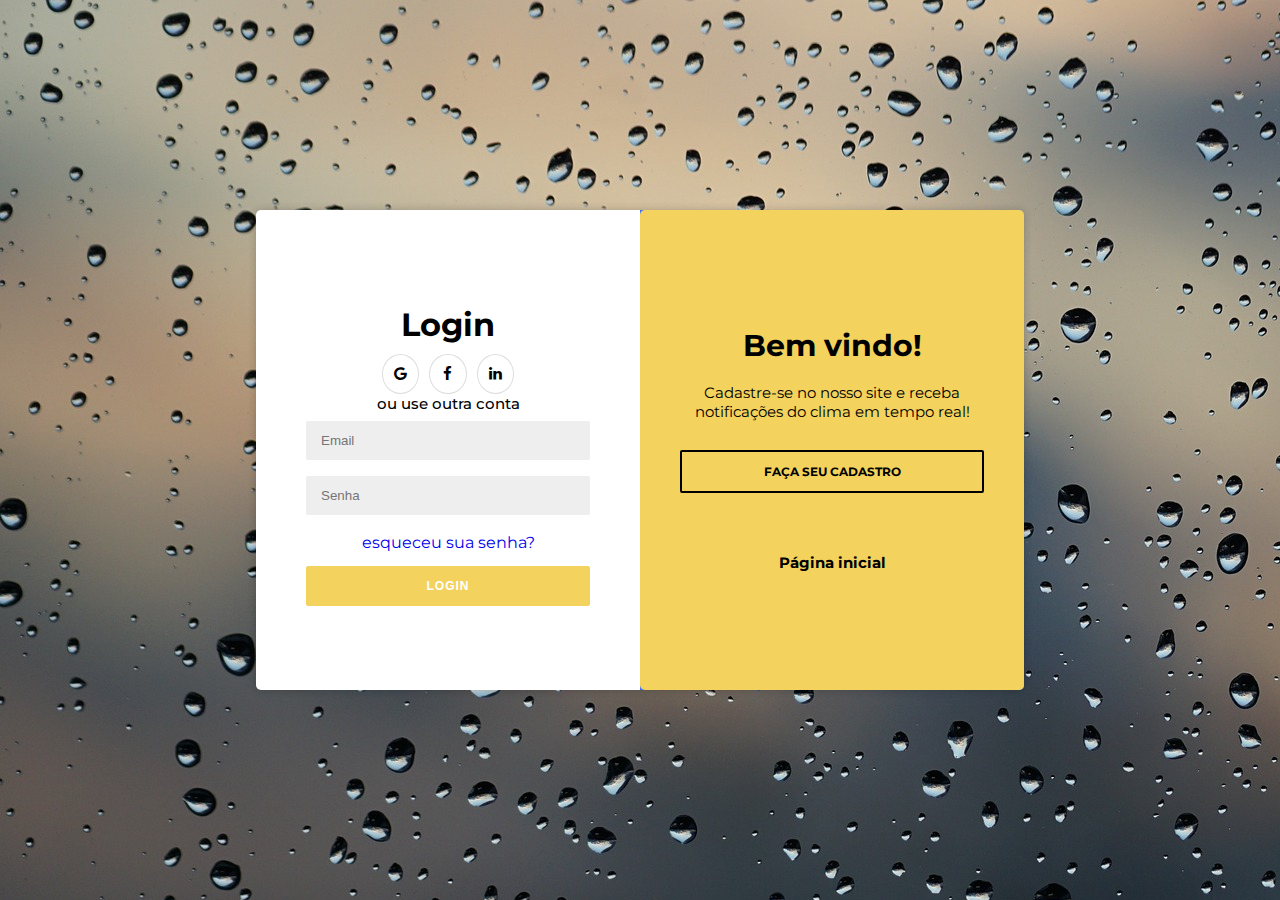
==== commit d4421d1b: "Criando alertas e refatorando codigos" ====
--- a/WeatherAppPast/cadastro.html
+++ b/WeatherAppPast/cadastro.html
@@ -2,39 +2,39 @@
 <html lang="en">
 
 <head>
-	<title>Cadastro/Login WeatherApp</title>
-	<meta charset="utf-8">
-	<meta name="viewport" content="width=device-width, initial-scale=1, shrink-to-fit=no">
+    <title>Cadastro/Login WeatherApp</title>
+    <meta charset="utf-8">
+    <meta name="viewport" content="width=device-width, initial-scale=1, shrink-to-fit=no">
 
-	<link href="https://fonts.googleapis.com/css?family=Poppins:300,400,500,600,700" rel="stylesheet">
-	<link href="https://fonts.googleapis.com/css?family=Josefin+Sans" rel="stylesheet">
-	<link href="https://fonts.googleapis.com/css?family=Nothing+You+Could+Do" rel="stylesheet">
+    <link href="https://fonts.googleapis.com/css?family=Poppins:300,400,500,600,700" rel="stylesheet">
+    <link href="https://fonts.googleapis.com/css?family=Josefin+Sans" rel="stylesheet">
+    <link href="https://fonts.googleapis.com/css?family=Nothing+You+Could+Do" rel="stylesheet">
 
-	<link rel="stylesheet" href="css/open-iconic-bootstrap.min.css">
-	<link rel="stylesheet" href="css/animate.css">
+    <link rel="stylesheet" href="css/open-iconic-bootstrap.min.css">
+    <link rel="stylesheet" href="css/animate.css">
 
-	<link rel="stylesheet" href="css/owl.carousel.min.css">
-	<link rel="stylesheet" href="css/owl.theme.default.min.css">
-	<link rel="stylesheet" href="css/magnific-popup.css">
+    <link rel="stylesheet" href="css/owl.carousel.min.css">
+    <link rel="stylesheet" href="css/owl.theme.default.min.css">
+    <link rel="stylesheet" href="css/magnific-popup.css">
 
-	<link rel="stylesheet" href="css/aos.css">
+    <link rel="stylesheet" href="css/aos.css">
 
-	<link rel="stylesheet" href="css/ionicons.min.css">
+    <link rel="stylesheet" href="css/ionicons.min.css">
 
-	<link rel="stylesheet" href="css/bootstrap-datepicker.css">
-	<link rel="stylesheet" href="css/jquery.timepicker.css">
+    <link rel="stylesheet" href="css/bootstrap-datepicker.css">
+    <link rel="stylesheet" href="css/jquery.timepicker.css">
 
 
-	<link rel="stylesheet" href="css/flaticon.css">
-	<link rel="stylesheet" href="css/icomoon.css">
-	<link rel="stylesheet" href="css/cadastro.css">
-	<link rel="shortcut icon" href="./images/carroseuimage.webp" type="image/x-icon">
+    <link rel="stylesheet" href="css/flaticon.css">
+    <link rel="stylesheet" href="css/icomoon.css">
+    <link rel="stylesheet" href="css/cadastro.css">
+    <link rel="shortcut icon" href="./images/carroseuimage.webp" type="image/x-icon">
 </head>
 
 <body>
-	<input type="checkbox" id="click">
+    <input type="checkbox" id="click">
     <div class="main-container">
-        <div class="form-container">   
+        <div class="form-container">
             <div class="sign-in">
                 <form action="#">
                     <h1>Login</h1>
@@ -64,27 +64,33 @@
                     <input type="email" placeholder="Email" />
                     <input type="password" placeholder="Senha" />
                     <button>Cadastre-se</button>
+                    <a href="alertas.html" class="botaocad2">receba notificações sobre o clima pelo whatsapp</a>
                 </form>
             </div>
         </div>
-        
+
         <div class="slide-container">
             <div class="slide-panel">
                 <div class="slide-left">
                     <h1>Bem vindo!</h1>
-                    <p>Venha conhecer nosso trabalho, e cadastre-se no nosso site!</p>
+                    <br>
+                    <p>Cadastre-se no nosso site e receba notificações do clima em
+                        tempo real!</p>
+                    <br>
                     <label for="click" class="slide">Faça seu cadastro</label>
-                    <a href="../UpMark/index.html" class="botaocad">Página inicial</a>
+                    <a href="index.html" class="botaocad">Página inicial</a>
                 </div>
                 <div class="slide-right">
                     <h1>Faça o login!</h1>
+                    <br>
                     <p>Entre na sua conta e venha fazer parte da WeatherApp!</p>
+                    <br>
                     <label for="click" class="slide">Faça seu login</label>
-                    <a href="../UpMark/index.html" class="botaocad">Página inicial</a>
+                    <a href="index.html" class="botaocad">Página inicial</a>
                 </div>
             </div>
         </div>
 
     </div>
-    
+
 </body>